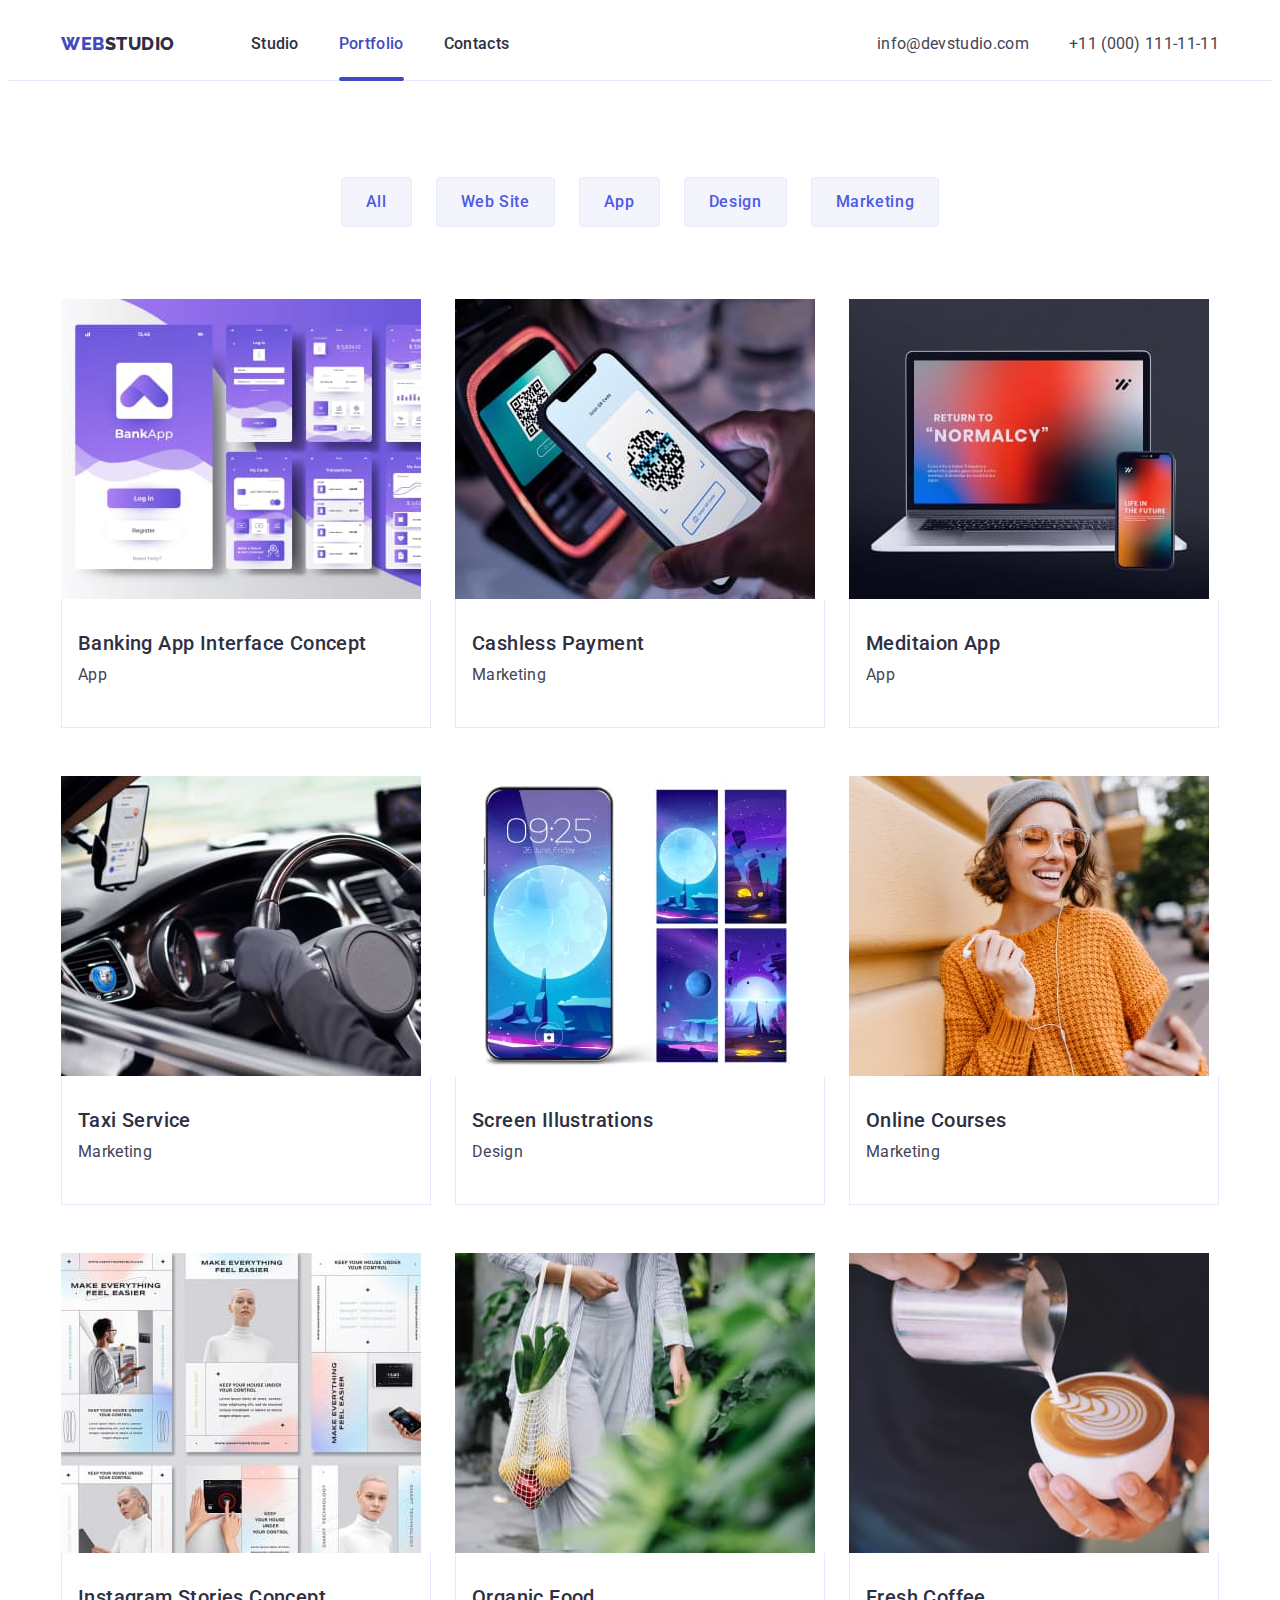
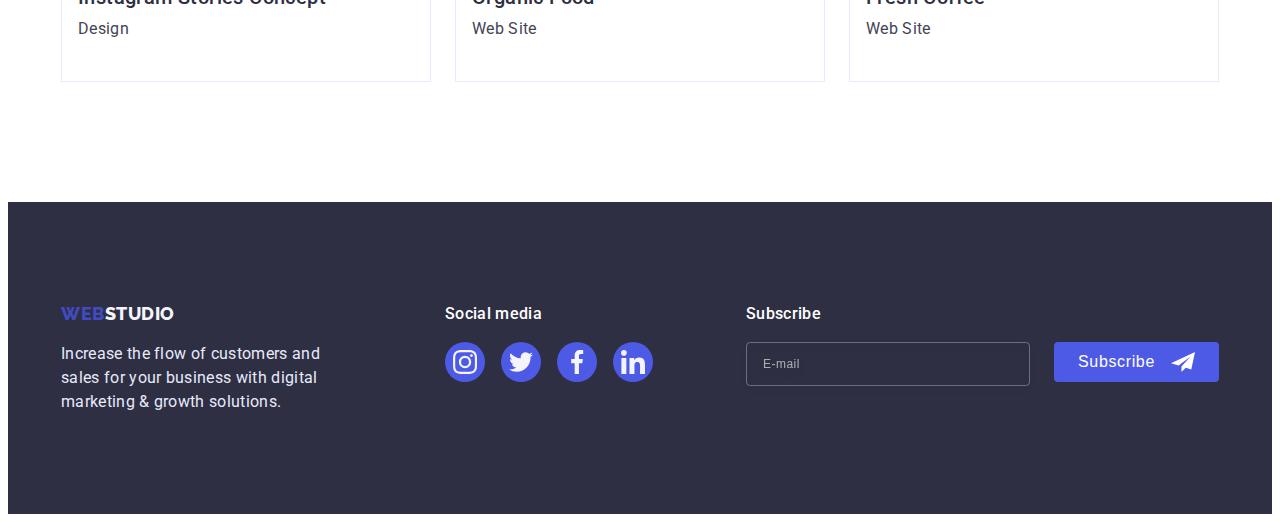
==== portfolio.html @ 99c1e1d3 "Initial commit" ====
<!DOCTYPE html>
<html lang="en">
  <head>
    <meta charset="UTF-8" />
    <meta http-equiv="X-UA-Compatible" content="IE=edge" />
    <meta name="viewport" content="width=device-width, initial-scale=1.0" />
    <title>Web Studio</title>
    <link rel="preconnect" href="https://fonts.googleapis.com" />
    <link rel="preconnect" href="https://fonts.gstatic.com" crossorigin />
    <link
      href="https://fonts.googleapis.com/css2?family=Raleway:wght@800&family=Roboto:wght@400;500;700;900&display=swap"
      rel="stylesheet"
    />
    <link
      rel="stylesheet"
      href="https://cdnjs.cloudflare.com/ajax/libs/modern-normalize/1.1.0/modern-normalize.min.css"
      integrity="sha512-wpPYUAdjBVSE4KJnH1VR1HeZfpl1ub8YT/NKx4PuQ5NmX2tKuGu6U/JRp5y+Y8XG2tV+wKQpNHVUX03MfMFn9Q=="
      crossorigin="anonymous"
      referrerpolicy="no-referrer"
    />
    <link rel="stylesheet" href="./css/styles.css" />
  </head>

  <body>
    <!-- Шапка сторінки -->
    <header class="header">
      <div class="header-container container">
        <nav class="header-nav">
          <!-- Логотип -->
          <a class="header-logo logo link" href="./index.html"
            ><span class="logo-style">Web</span>Studio</a
          >

          <!-- Меню -->
          <ul class="header-menu list">
            <li class="header-menu-item">
              <a class="header-menu-link link" href="./index.html">Studio</a>
            </li>
            <li class="header-menu-item">
              <a class="header-menu-link link current" href="./portfolio.html"
                >Portfolio</a
              >
            </li>
            <li class="header-menu-item">
              <a class="header-menu-link link" href="">Contacts</a>
            </li>
          </ul>
        </nav>

        <!-- Контактна інформація -->
        <address class="header-contacts">
          <ul class="header-contacts-list list">
            <li class="header-contacts-item">
              <a
                class="header-contacts-link link"
                href="mailto:info@devstudio.com"
                >info@devstudio.com</a
              >
            </li>
            <li class="header-contacts-item">
              <a class="header-contacts-link link" href="tel:+110001111111"
                >+11 (000) 111-11-11</a
              >
            </li>
          </ul>
        </address>
      </div>
    </header>

    <!-- Унікальний контенс сторінки -->
    <main>
      <!-- Каталог-->
      <section class="catalog section">
        <div class="catalog-container container">
          <h1 class="catalog-title hidden">Catalog</h1>
          <ul class="catalog-filter list">
            <li class="catalog-filter-item">
              <button class="catalog-filter-btn" type="button">All</button>
            </li>
            <li class="catalog-filter-item">
              <button class="catalog-filter-btn" type="button">Web Site</button>
            </li>
            <li class="catalog-filter-item">
              <button class="catalog-filter-btn" type="button">App</button>
            </li>
            <li class="catalog-filter-item">
              <button class="catalog-filter-btn" type="button">Design</button>
            </li>
            <li class="catalog-filter-item">
              <button class="catalog-filter-btn" type="button">
                Marketing
              </button>
            </li>
          </ul>
          <ul class="catalog-list list">
            <li class="catalog-list-item">
              <a class="catalog-list-link link" href="">
                <div class="overlay-wrapper">
                  <img
                    src="./images/product/product_1.jpg"
                    alt="Banking App Interface Concept"
                    width="360"
                  />
                  <p class="overlay">
                    14 Stylish and User-Friendly App Design Concepts · Task
                    Manager App · Calorie Tracker App · Exotic Fruit Ecommerce
                    App · Cloud Storage App
                  </p>
                </div>
                <div class="catalog-list-text">
                  <h2 class="catalog-list-title list-title">
                    Banking App Interface Concept
                  </h2>
                  <p class="catalog-list-description list-description">App</p>
                </div>
              </a>
            </li>
            <li class="catalog-list-item">
              <a class="catalog-list-link link" href="">
                <div class="overlay-wrapper">
                  <img
                    src="./images/product/product_2.jpg"
                    alt="Cashless Payment"
                    width="360"
                  />
                  <p class="overlay">
                    14 Stylish and User-Friendly App Design Concepts · Task
                    Manager App · Calorie Tracker App · Exotic Fruit Ecommerce
                    App · Cloud Storage App
                  </p>
                </div>
                <div class="catalog-list-text">
                  <h2 class="catalog-list-title list-title">
                    Cashless Payment
                  </h2>
                  <p class="catalog-list-description list-description">
                    Marketing
                  </p>
                </div>
              </a>
            </li>
            <li class="catalog-list-item">
              <a class="catalog-list-link link" href="">
                <div class="overlay-wrapper">
                  <img
                    src="./images/product/product_3.jpg"
                    alt="Meditaion App"
                    width="360"
                  />
                  <p class="overlay">
                    14 Stylish and User-Friendly App Design Concepts · Task
                    Manager App · Calorie Tracker App · Exotic Fruit Ecommerce
                    App · Cloud Storage App
                  </p>
                </div>
                <div class="catalog-list-text">
                  <h2 class="catalog-list-title list-title">Meditaion App</h2>
                  <p class="catalog-list-description list-description">App</p>
                </div>
              </a>
            </li>
            <li class="catalog-list-item">
              <a class="catalog-list-link link" href="">
                <div class="overlay-wrapper">
                  <img
                    src="./images/product/product_4.jpg"
                    alt="Taxi Service"
                    width="360"
                  />
                  <p class="overlay">
                    14 Stylish and User-Friendly App Design Concepts · Task
                    Manager App · Calorie Tracker App · Exotic Fruit Ecommerce
                    App · Cloud Storage App
                  </p>
                </div>
                <div class="catalog-list-text">
                  <h2 class="catalog-list-title list-title">Taxi Service</h2>
                  <p class="catalog-list-description list-description">
                    Marketing
                  </p>
                </div>
              </a>
            </li>
            <li class="catalog-list-item">
              <a class="catalog-list-link link" href="">
                <div class="overlay-wrapper">
                  <img
                    src="./images/product/product_5.jpg"
                    alt="Screen Illustrations"
                    width="360"
                  />
                  <p class="overlay">
                    14 Stylish and User-Friendly App Design Concepts · Task
                    Manager App · Calorie Tracker App · Exotic Fruit Ecommerce
                    App · Cloud Storage App
                  </p>
                </div>
                <div class="catalog-list-text">
                  <h2 class="catalog-list-title list-title">
                    Screen Illustrations
                  </h2>
                  <p class="catalog-list-description list-description">
                    Design
                  </p>
                </div>
              </a>
            </li>
            <li class="catalog-list-item">
              <a class="catalog-list-link link" href="">
                <div class="overlay-wrapper">
                  <img
                    src="./images/product/product_6.jpg"
                    alt="Online Courses"
                    width="360"
                  />
                  <p class="overlay">
                    14 Stylish and User-Friendly App Design Concepts · Task
                    Manager App · Calorie Tracker App · Exotic Fruit Ecommerce
                    App · Cloud Storage App
                  </p>
                </div>
                <div class="catalog-list-text">
                  <h2 class="catalog-list-title list-title">Online Courses</h2>
                  <p class="catalog-list-description list-description">
                    Marketing
                  </p>
                </div>
              </a>
            </li>
            <li class="catalog-list-item">
              <a class="catalog-list-link link" href="">
                <div class="overlay-wrapper">
                  <img
                    src="./images/product/product_7.jpg"
                    alt="Instagram Stories Concept"
                    width="360"
                  />
                  <p class="overlay">
                    14 Stylish and User-Friendly App Design Concepts · Task
                    Manager App · Calorie Tracker App · Exotic Fruit Ecommerce
                    App · Cloud Storage App
                  </p>
                </div>
                <div class="catalog-list-text">
                  <h2 class="catalog-list-title list-title">
                    Instagram Stories Concept
                  </h2>
                  <p class="catalog-list-description list-description">
                    Design
                  </p>
                </div>
              </a>
            </li>
            <li class="catalog-list-item">
              <a class="catalog-list-link link" href="">
                <div class="overlay-wrapper">
                  <img
                    src="./images/product/product_8.jpg"
                    alt="Organic Food"
                    width="360"
                  />
                  <p class="overlay">
                    14 Stylish and User-Friendly App Design Concepts · Task
                    Manager App · Calorie Tracker App · Exotic Fruit Ecommerce
                    App · Cloud Storage App
                  </p>
                </div>
                <div class="catalog-list-text">
                  <h2 class="catalog-list-title list-title">Organic Food</h2>
                  <p class="catalog-list-description list-description">
                    Web Site
                  </p>
                </div>
              </a>
            </li>
            <li class="catalog-list-item">
              <a class="catalog-list-link link" href="">
                <div class="overlay-wrapper">
                  <img
                    src="./images/product/product_9.jpg"
                    alt="Fresh Coffee"
                    width="360"
                  />
                  <p class="overlay">
                    14 Stylish and User-Friendly App Design Concepts · Task
                    Manager App · Calorie Tracker App · Exotic Fruit Ecommerce
                    App · Cloud Storage App
                  </p>
                </div>
                <div class="catalog-list-text">
                  <h2 class="catalog-list-title list-title">Fresh Coffee</h2>
                  <p class="catalog-list-description list-description">
                    Web Site
                  </p>
                </div>
              </a>
            </li>
          </ul>
        </div>
      </section>
    </main>

    <!-- Підвал сторінки -->
    <footer class="footer">
      <div class="footer-container container">
        <div class="footer-about">
          <a class="footer-logo logo link" href="./index.html"
            ><span class="logo-style">Web</span>Studio</a
          >
          <p class="footer-description">
            Increase the flow of customers and sales for your business with
            digital marketing & growth solutions.
          </p>
        </div>
        <div class="footer-soc">
          <p class="footer-soc-title list-title">Social media</p>
          <ul class="footer-soc-list list">
            <li class="footer-soc-item">
              <a href="" class="footer-soc-link link">
                <svg width="24" height="24" class="footer-soc-icon">
                  <use href="./images/icons.svg#icon-instagram"></use>
                </svg>
              </a>
            </li>
            <li class="footer-soc-item">
              <a href="" class="footer-soc-link link">
                <svg width="24" height="24" class="footer-soc-icon">
                  <use href="./images/icons.svg#icon-twitter"></use>
                </svg>
              </a>
            </li>
            <li class="footer-soc-item">
              <a href="" class="footer-soc-link link">
                <svg width="24" height="24" class="footer-soc-icon">
                  <use href="./images/icons.svg#icon-facebook"></use>
                </svg>
              </a>
            </li>
            <li class="footer-soc-item">
              <a href="" class="footer-soc-link link">
                <svg width="24" height="24" class="footer-soc-icon">
                  <use href="./images/icons.svg#icon-linkedin"></use>
                </svg>
              </a>
            </li>
          </ul>
        </div>
        <div class="footer-subscribe">
          <p class="footer-subscribe-title list-title">Subscribe</p>
          <form class="footer-subscribe-form">
            <input
              type="email"
              class="subscribe-input"
              id="subscribe-name"
              name="subscribe-name"
              placeholder="E-mail"
              required
            />
            <button type="submit" class="subscribe-btn">
              Subscribe
              <svg width="24" height="24" class="subscribe-icon">
                <use href="./images/icons.svg#icon-sub"></use>
              </svg>
            </button>
          </form>
        </div>
      </div>
    </footer>
  </body>
</html>
---- css/styles.css ----
:root {
  --accent-color: #404bbf;
  --primary-text: #2e2f42;
  --secondary-text-color: #434455;
  --primary-text-color-light: #ffffff;
  --button-color: #4d5ae5;
  --background-color: #2e2f42;
  --background-color-secondary: #f4f4fd;
  --footer-text-color: #e7e9fc;
  --footer-logo-color: #f4f4fd;
  --footer-accent-color: #31d0aa;
  --customers-logo-color: #8e8f99;
  --modal-beckground: #fcfcfc;
  --modal-check: #757575;
  --animation: 250ms cubic-bezier(0.4, 0, 0.2, 1);
}

/* Скидання маркування списків */
.list {
  list-style: none;
}

/* Скидання підчеркувань посилань */
.link {
  text-decoration: none;
}

body {
  font-family: "Roboto", sans-serif;
  color: var(--primary-text);
}

p,
h1,
h2,
h3,
h4,
h5,
h6 {
  margin: 0;
}

ul {
  padding-left: 0;
  margin: 0;
}

button {
  cursor: pointer;
}

address {
  font-style: normal;
}

img {
  display: block;
}

.hidden {
  position: absolute;
  width: 1px;
  height: 1px;
  margin: -1px;
  border: 0;
  padding: 0;

  white-space: nowrap;
  clip-path: inset(100%);
  clip: rect(0 0 0 0);
  overflow: hidden;
}

/* ================================ COMPONENTS ================================ */
.container {
  width: 1158px;
  padding-left: 15px;
  padding-right: 15px;
  margin: 0 auto;
}

.title {
  font-weight: 700;
  font-size: 36px;
  line-height: 1.11;
  letter-spacing: 0.02em;
  text-transform: capitalize;
}

.list-title {
  color: var(--primary-text);
  font-weight: 500;
  font-size: 20px;
  line-height: 1.2;
  letter-spacing: 0.02em;
  margin-bottom: 8px;
}

.list-description {
  color: var(--secondary-text-color);
  font-size: 16px;
  line-height: 1.5;
  letter-spacing: 0.02em;
  margin-bottom: 8px;
}

.logo {
  font-family: "Raleway", sans-serif;
  font-weight: 800;
  font-size: 18px;
  line-height: 1.33;
  letter-spacing: 0.03em;
  text-transform: uppercase;
}

.logo-style {
  color: var(--accent-color);
}

.section {
  padding-top: 120px;
  padding-bottom: 120px;
}

/* ================================ /COMPONENTS ================================ */

/* ================================== HEADER ================================== */

.header {
  padding-top: 24px;
  padding-bottom: 24px;
  border-bottom: 1px solid var(--footer-text-color);
}

.header-container {
  display: flex;
  justify-content: space-between;
}

.header-nav {
  display: flex;
  align-items: center;
}

.header-menu {
  display: flex;
  gap: 40px;
}

.header-contacts-list {
  display: flex;
  gap: 40px;
}

/* Логотип */
.header-logo {
  margin-right: 76px;
  color: var(--primary-text);
}

/* Головне меню */
.header-menu-link {
  font-weight: 500;
  font-size: 16px;
  line-height: 1.5;
  letter-spacing: 0.02em;
  color: var(--primary-text);
  transition: color var(--animation);
  position: relative;
}

.header-menu-link:hover,
.header-menu-link:focus {
  color: var(--accent-color);
}

.header-menu-link:after {
  content: "";
  position: absolute;
  width: 100%;
  height: 4px;
  left: 0px;
  top: 43px;
  background: var(--accent-color);
  border-radius: 2px;
  opacity: 0;
  transition: opacity var(--animation);
}

.header-menu-link:hover:after,
.header-menu-link:focus:after {
  opacity: 1;
}

/* Контактна інформація */

.header-contacts-link {
  font-style: normal;
  font-size: 16px;
  line-height: 1.5;
  letter-spacing: 0.02em;
  color: var(--secondary-text-color);
  transition: color var(--animation);
}

.header-contacts-link:hover,
.header-contacts-link:focus {
  color: var(--accent-color);
}

.current {
  color: var(--accent-color);
}

.current::after {
  content: "";
  position: absolute;
  width: 100%;
  height: 4px;
  left: 0px;
  top: 43px;
  background: var(--accent-color);
  border-radius: 2px;
  opacity: 1;
}

/* ================================== /HEADER ================================== */

/* ==================================== HERO ==================================== */

.hero-container {
  padding-top: 188px;
  padding-bottom: 188px;
  width: 1440px;
  height: 600px;
  background-color: var(--background-color);
  background-image: linear-gradient(
      rgba(46, 47, 66, 0.7),
      rgba(46, 47, 66, 0.7)
    ),
    url(../images/hero-background.jpg);
  background-repeat: no-repeat;
  background-position: center;
  background-size: cover;
}
/* Заставка */

.hero-title {
  max-width: 496px;
  margin: 0 auto;
  text-align: center;
  font-weight: 700;
  font-size: 56px;
  line-height: 1.07;
  letter-spacing: 0.02em;
  color: var(--primary-text-color-light);
}

.hero-btn {
  display: block;
  margin: 0 auto;
  min-width: 169px;
  height: 56px;
  margin-top: 48px;
  font-family: "Roboto", sans-serif;
  font-weight: 500;
  font-size: 16px;
  line-height: 1.5;
  letter-spacing: 0.04em;
  color: var(--primary-text-color-light);
  background: var(--button-color);
  box-shadow: 0px 4px 4px rgba(0, 0, 0, 0.15);
  border: 0;
  border-radius: 4px;
  cursor: pointer;
  transition: background var(--animation);
}

.hero-btn:hover,
.hero-btn:focus {
  background: var(--accent-color);
}
/* ================================== /HERO ================================== */

/* ================================== ABOUT ================================== */

.about {
  padding-bottom: 60px;
}

.about-list {
  display: flex;
  flex-wrap: wrap;
  gap: 24px;
}

.about-list-item {
  flex-basis: calc((100% - 72px) / 4);
}

.about-box {
  width: 264px;
  height: 112px;
  background: var(--background-color-secondary);
  border-radius: 4px;
  margin-bottom: 8px;
  display: flex;
  justify-content: center;
  align-items: center;
}

/* ================================== /ABOUT ================================== */

/* ================================== WORKS ================================== */

.works {
  padding-top: 60px;
}

.works-list {
  display: flex;
  flex-wrap: wrap;
  gap: 24px;
}

.work-list-item {
  flex-basis: calc((100% - 48px) / 3);
}

.works-title {
  text-align: center;
  margin-bottom: 72px;
}

/* ================================== /WORKS ================================== */

/* ================================== OUR TEAM ================================== */

.team {
  background: var(--background-color-secondary);
}

.team-title {
  text-align: center;
  margin-bottom: 72px;
}

.team-list {
  display: flex;
  flex-wrap: wrap;
  gap: 24px;
}

.team-list-text {
  padding: 32px 16px 32px 16px;
  text-align: center;
}

.team-list-item {
  flex-basis: calc((100% - 72px) / 4);
  background: var(--primary-text-color-light);
  box-shadow: 0px 1px 6px rgba(46, 47, 66, 0.08),
    0px 1px 1px rgba(46, 47, 66, 0.16), 0px 2px 1px rgba(46, 47, 66, 0.08);
  border-radius: 0px 0px 4px 4px;
}

.team-soc-list {
  display: flex;
  justify-content: center;
  gap: 24px;
}

.team-soc-item {
  width: 40px;
  height: 40px;
}

.team-soc-link {
  width: 100%;
  height: 100%;
  border-radius: 50%;
  background-color: var(--button-color);
  display: flex;
  align-items: center;
  justify-content: center;
  transition: background-color var(--animation);
}

.team-soc-icon {
  fill: var(--footer-logo-color);
}

.team-soc-link:hover,
.team-soc-link:focus {
  background-color: var(--accent-color);
}

/* ================================== /OUR TEAM ================================== */

/* ================================== CUSTOMERS ================================== */

.customers-title {
  text-align: center;
  margin-bottom: 72px;
}

.customers-list {
  display: flex;
  flex-wrap: wrap;
  gap: 24px;
}

.customers-list-item {
  width: 168px;
  height: 88px;
  flex-basis: calc((100% - 120px) / 6);
}

.customers-link {
  width: 100%;
  height: 100%;
  border: 1px solid var(--customers-logo-color);
  border-radius: 4px;
  display: flex;
  align-items: center;
  justify-content: center;
  fill: var(--customers-logo-color);
  transition: border var(--animation), fill var(--animation);
}

.customers-link:hover,
.customers-link:focus {
  border: 1px solid var(--accent-color);
  fill: var(--accent-color);
}

/* ================================== CUSTOMERS ================================== */

/* ================================== PORTFOLIO ================================== */

.catalog {
  padding-top: 96px;
}

.catalog-filter-btn {
  font-family: "Roboto", sans-serif;
  font-weight: 500;
  font-size: 16px;
  line-height: 1.5;
  letter-spacing: 0.04em;
  color: var(--button-color);
  background: var(--background-color-secondary);
  border: 1px solid var(--footer-text-color);
  border-radius: 4px;
  cursor: pointer;
  padding: 12px 24px;
  transition: color var(--animation), background var(--animation),
    box-shadow var(--animation), border-radius var(--animation);
}

.catalog-filter-btn:hover,
.catalog-filter-btn:focus {
  color: var(--primary-text-color-light);
  background: var(--accent-color);
  box-shadow: 0px 3px 1px rgba(0, 0, 0, 0.1), 0px 2px 1px rgba(0, 0, 0, 0.08),
    0px 2px 2px rgba(0, 0, 0, 0.12);
  border-radius: 4px;
}

.catalog-filter {
  text-align: center;
  display: flex;
  gap: 24px;
  margin-bottom: 72px;
  justify-content: center;
}

.catalog-list {
  display: flex;
  flex-wrap: wrap;
  gap: 48px 24px;
}

.catalog-list-item {
  flex-basis: calc((100% - 48px) / 3);
}

.catalog-list-text {
  border: 1px solid var(--footer-text-color);
  border-top: none;
  padding: 32px 16px 32px 16px;
}

.catalog-list-link {
  background: var(--primary-text-color-light);
  display: block;
  box-shadow: 0px;
  transition: box-shadow var(--animation);
}

.catalog-list-link:hover,
.catalog-list-link:focus {
  box-shadow: 0px 1px 6px rgba(46, 47, 66, 0.08),
    0px 1px 1px rgba(46, 47, 66, 0.16), 0px 2px 1px rgba(46, 47, 66, 0.08);
}

.overlay-wrapper {
  position: relative;
  overflow: hidden;
}

.overlay {
  position: absolute;
  top: 0;
  left: 0;
  width: 100%;
  height: 100%;
  font-size: 16px;
  line-height: 1.5;
  letter-spacing: 0.02em;
  color: var(--background-color-secondary);
  background: var(--button-color);
  padding: 40px 32px;
  overflow: auto;
  transform: translate(0, 100%);
  transition: transform var(--animation);
}

.catalog-list-link:hover .overlay,
.catalog-list-link:focus .overlay {
  transform: translate(0, 0);
}

/* ================================== /PORTFOLIO================================== */

/* ================================== FOOTER ================================== */
/* Стилі підвалу */
.footer {
  padding-top: 100px;
  padding-bottom: 100px;
  background: var(--background-color);
}

.footer-container {
  display: flex;
}

.footer-logo {
  color: var(--footer-logo-color);
}

.footer-description {
  margin-top: 16px;
  max-width: 264px;
  font-size: 16px;
  line-height: 1.5;
  letter-spacing: 0.02em;
  color: var(--footer-text-color);
}

.footer-soc {
  margin-left: 120px;
}

.footer-soc-title {
  font-size: 16px;
  line-height: 1.5;
  color: var(--primary-text-color-light);
  margin-bottom: 16px;
}

.footer-soc-list {
  display: flex;
  flex-wrap: wrap;
  gap: 16px;
}

.footer-soc-item {
  width: 40px;
  height: 40px;
}

.footer-soc-link {
  width: 100%;
  height: 100%;
  border-radius: 50%;
  background-color: var(--button-color);
  display: flex;
  align-items: center;
  justify-content: center;
  transition: background-color var(--animation);
}

.footer-soc-icon {
  fill: var(--footer-logo-color);
}

.footer-soc-link:hover,
.footer-soc-link:focus {
  background-color: var(--footer-accent-color);
}

.footer-subscribe {
  margin-left: auto;
}

.footer-subscribe-title {
  font-size: 16px;
  line-height: 1.5;
  color: var(--primary-text-color-light);
  margin-bottom: 16px;
}

.footer-subscribe-form {
  display: flex;
}

.subscribe-input {
  width: 264px;
  height: 40px;
  border: 1px solid rgba(255, 255, 255, 0.3);
  filter: drop-shadow(0px 4px 4px rgba(0, 0, 0, 0.15));
  border-radius: 4px;
  background: transparent;
  padding-left: 16px;
  color: var(--primary-text-color-light);
  font-size: 12px;
  line-height: 2px;
  letter-spacing: 0.04em;
  outline: transparent;
  transition: border-color var(--animation);
}

.subscribe-input:hover,
.subscribe-input:focus {
  border-color: var(--primary-text-color-light);
}

.subscribe-input::placeholder {
  color: rgba(255, 255, 255, 0.6);
}

.subscribe-btn {
  width: 165px;
  height: 40px;
  font-weight: 500;
  font-size: 16px;
  line-height: 1.5;
  letter-spacing: 0.04em;
  color: var(--primary-text-color-light);
  background: var(--button-color);
  border: none;
  border-radius: 4px;
  display: flex;
  align-items: center;
  justify-content: center;
  padding: 8px 24px;
  gap: 16px;
  cursor: pointer;
  transition: background var(--animation);
  margin-left: 24px;
}

.subscribe-btn:hover,
.subscribe-btn:focus {
  background: var(--accent-color);
}

.subscribe-icon {
  fill: var(--primary-text-color-light);
}

/* ================================== /FOOTER ================================== */

/* ================================== MODAL ================================== */
.backdrop {
  position: fixed;
  top: 0;
  width: 100%;
  height: 100%;
  background: rgba(46, 47, 66, 0.4);
  transition: opacity 300ms linear, visibility 300ms linear;
}

.modal {
  width: 408px;
  min-height: 576px;
  background: var(--modal-beckground);
  box-shadow: 0px 1px 1px rgba(0, 0, 0, 0.14), 0px 1px 3px rgba(0, 0, 0, 0.12),
    0px 2px 1px rgba(0, 0, 0, 0.2);
  border-radius: 4px;
  position: absolute;
  top: 50%;
  left: 50%;
  transform: translate(-50%, -50%) scale(1) rotate(360deg);
  transition: transform 300ms linear;
  padding: 24px;
}

.backdrop.is-hidden .modal {
  transform: translate(-50%, -50%) scale(0) rotate(0deg);
}

.modal-close-button {
  width: 24px;
  height: 24px;
  background: var(--footer-text-color);
  border: 1px solid rgba(0, 0, 0, 0.1);
  border-radius: 50%;
  display: flex;
  align-items: center;
  justify-content: center;
  margin-left: auto;
  margin-bottom: 24px;
  fill: var(--background-color);
  transition: background var(--animation), fill var(--animation);
}

.modal-close-button:hover,
.modal-close-button:focus {
  background: var(--accent-color);
  fill: var(--primary-text-color-light);
}

.is-hidden {
  opacity: 0;
  visibility: hidden;
  pointer-events: 0;
}

.no-scroll {
  overflow: hidden;
}

.modal-title {
  font-weight: 500;
  font-size: 16px;
  line-height: 1.5;
  text-align: center;
  letter-spacing: 0.02em;
  color: var(--primary-text);
  margin-bottom: 16px;
}

.modal-form {
  display: flex;
  flex-direction: column;
}

.input-wrap {
  margin-bottom: 8px;
  position: relative;
}

.modal-input {
  width: 100%;
  height: 40px;
  border: 1px solid rgba(33, 33, 33, 0.2);
  border-radius: 4px;
  padding-left: 38px;
  font-size: 12px;
  line-height: 1.17;
  letter-spacing: 0.04em;
  outline: transparent;
  transition: border-color var(--animation), fill var(--animation);
}

.modal-input-icon {
  position: absolute;
  left: 16px;
  top: 50%;
  transform: translateY(-50%);
  fill: var(--background-color);
  transition: fill var(--animation);
}

.modal-input:hover,
.modal-input:focus {
  border-color: var(--button-color);
}

.modal-input:hover + .modal-input-icon,
.modal-input:focus + .modal-input-icon {
  fill: var(--button-color);
}

.modal-name-label {
  font-size: 12px;
  line-height: 1.17;
  letter-spacing: 0.04em;
  color: var(--customers-logo-color);
  margin-bottom: 4px;
}
.modal-textarea {
  width: 100%;
  height: 120px;
  border: 1px solid rgba(33, 33, 33, 0.2);
  border-radius: 4px;
  resize: none;
  margin-bottom: 16px;
  font-size: 12px;
  line-height: 1.17;
  letter-spacing: 0.04em;
  padding: 8px 16px;
  outline: transparent;
  transition: border-color var(--animation);
}

.modal-textarea::placeholder {
  color: rgba(117, 117, 117, 0.5);
}

.modal-textarea:hover,
.modal-textarea:focus {
  border-color: var(--button-color);
}

.modal-check-label {
  font-size: 12px;
  line-height: 1.17;
  letter-spacing: 0.04em;
  color: var(--modal-check);
  display: flex;
  align-items: center;
}

.modal-check-label span {
  width: 16px;
  height: 16px;
  border: 1px solid rgba(46, 47, 66, 0.4);
  border-radius: 2px;
  display: flex;
  align-items: center;
  justify-content: center;
  fill: transparent;
  margin-right: 8px;
}

.modal-privacy:checked + .modal-check-label span {
  background: var(--accent-color);
  border: 1px solid var(--accent-color);
  border-radius: 2px;
  background-image: url(../images/check.svg);
  background-repeat: no-repeat;
  background-position: center;
  fill: var(--footer-logo-color);
}

.privacy-link {
  margin-left: 4px;
  text-decoration: underline;
  color: var(--button-color);
}

/* .modal-privacy:checked + .modal-check-label::before {
  background: var(--accent-color);
  border: 1px solid var(--accent-color);
  border-radius: 2px;
  background-image: url(../images/check.svg);
  background-repeat: no-repeat;
  background-position: center;
} */

/* .modal-check-label::before {
  content: "";
  width: 16px;
  height: 16px;
  border: 1px solid rgba(46, 47, 66, 0.4);
  border-radius: 2px;
  display: block;
} */

.modal-btn {
  display: block;
  margin: 0 auto;
  min-width: 169px;
  height: 56px;
  margin-top: 24px;
  font-family: "Roboto", sans-serif;
  font-weight: 500;
  font-size: 16px;
  line-height: 1.5;
  letter-spacing: 0.04em;
  color: var(--primary-text-color-light);
  background: var(--button-color);
  box-shadow: 0px 4px 4px rgba(0, 0, 0, 0.15);
  border: 0;
  border-radius: 4px;
  cursor: pointer;
  transition: background var(--animation);
}

.modal-btn:hover,
.modal-btn:focus {
  background: var(--accent-color);
}
/* ================================== /MODAL ================================== */
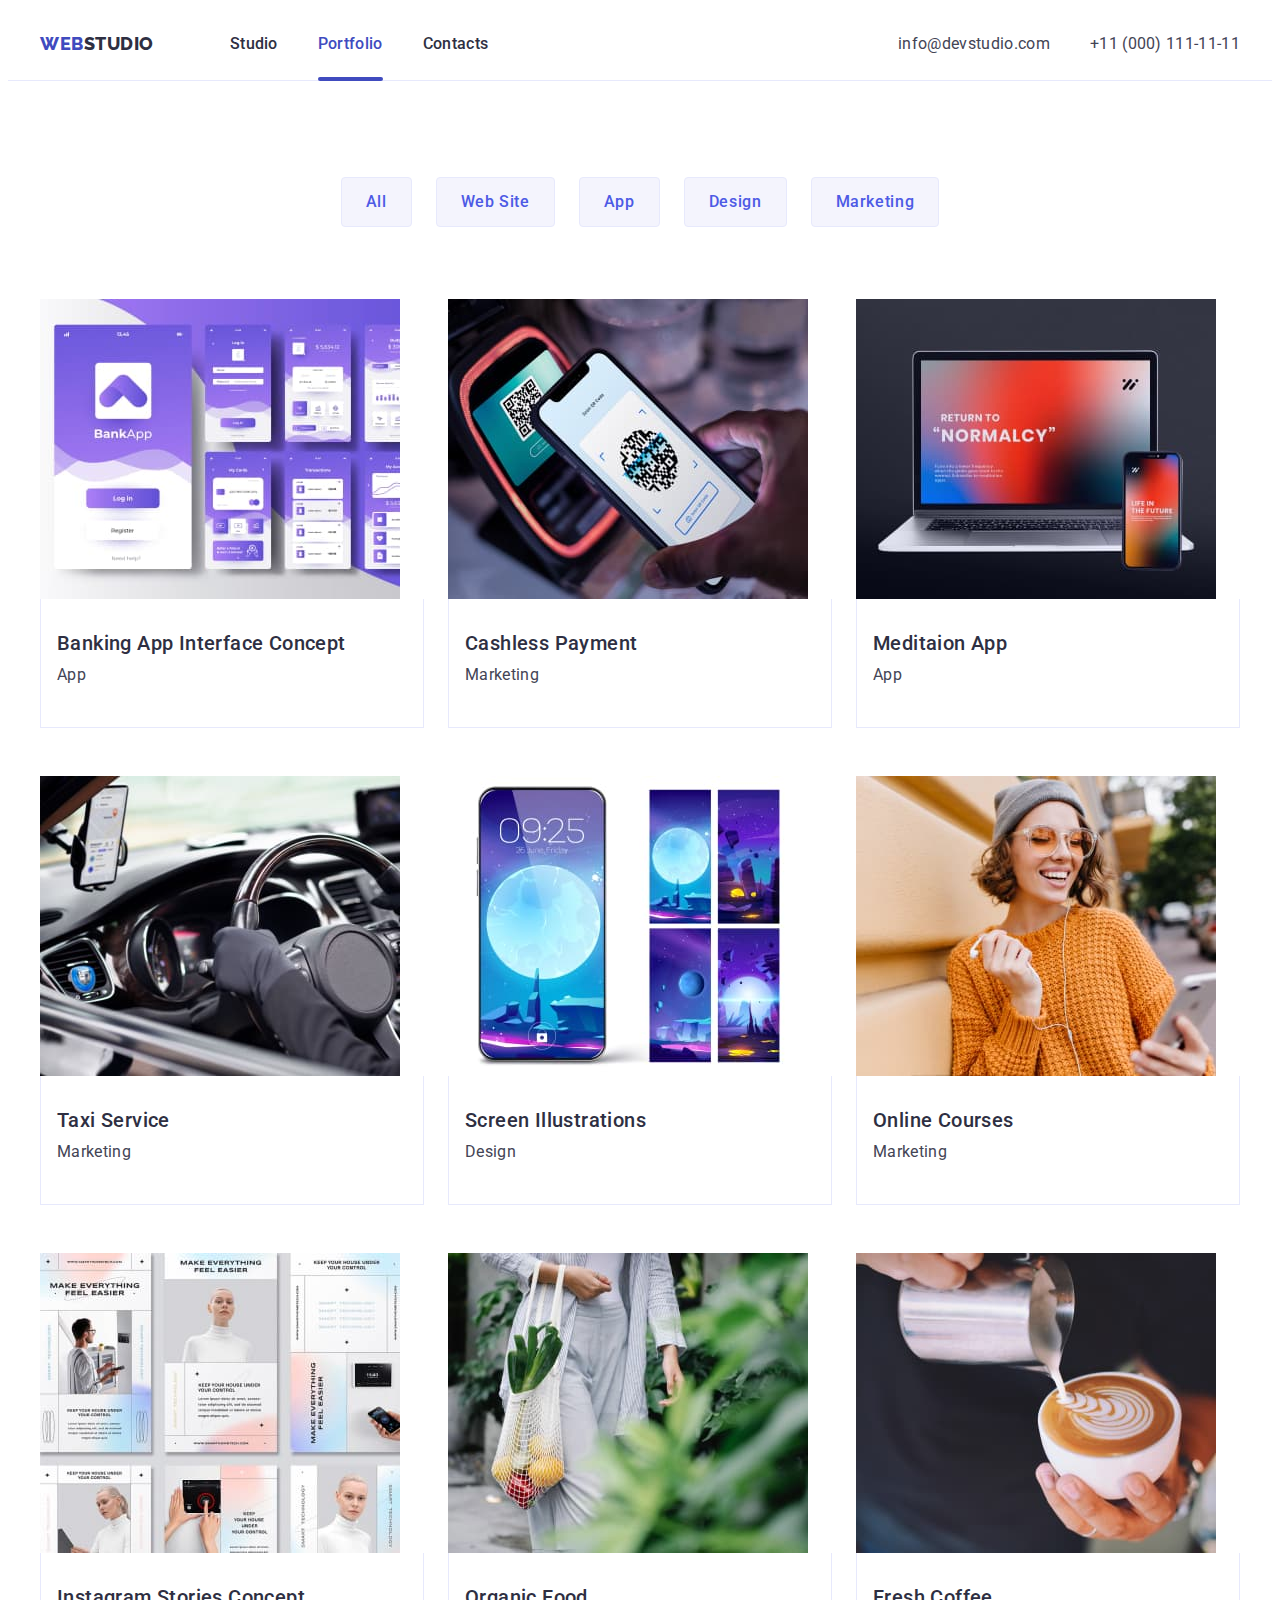
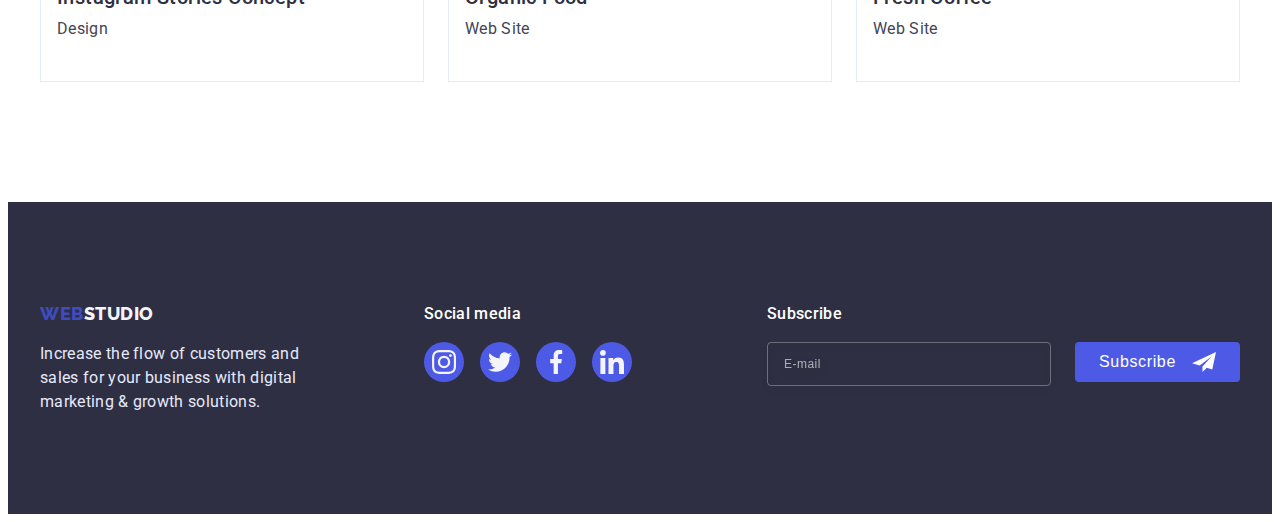
==== commit 8bc38b40: "hw7.4" ====
--- a/portfolio.html
+++ b/portfolio.html
@@ -19,6 +19,9 @@
       referrerpolicy="no-referrer"
     />
     <link rel="stylesheet" href="./css/styles.css" />
+    <link rel="stylesheet" href="./css/mobile.css" />
+    <link rel="stylesheet" href="./css/tablet.css" />
+    <link rel="stylesheet" href="./css/desktop.css" />
   </head>
 
   <body>
--- a/css/styles.css
+++ b/css/styles.css
@@ -1,16 +1,16 @@
 :root {
-  --accent-color: #404bbf;
-  --primary-text: #2e2f42;
-  --secondary-text-color: #434455;
-  --primary-text-color-light: #ffffff;
-  --button-color: #4d5ae5;
-  --background-color: #2e2f42;
-  --background-color-secondary: #f4f4fd;
-  --footer-text-color: #e7e9fc;
-  --footer-logo-color: #f4f4fd;
-  --footer-accent-color: #31d0aa;
-  --customers-logo-color: #8e8f99;
-  --modal-beckground: #fcfcfc;
+  --primary-brand: #4d5ae5;
+  --pressed-state: #404bbf;
+  --dark: #2e2f42;
+  --success: #31d0aa;
+  --text: #434455;
+  --subtl-text: #8e8f99;
+  --accent: #e7e9fc;
+  --light: #f4f4fd;
+  --modal-overlay: #2e2f42;
+  --hero-background: #2e2f42;
+  --white-background: #ffffff;
+  --modal-background: #fcfcfc;
   --modal-check: #757575;
   --animation: 250ms cubic-bezier(0.4, 0, 0.2, 1);
 }
@@ -27,7 +27,7 @@
 
 body {
   font-family: "Roboto", sans-serif;
-  color: var(--primary-text);
+  color: var(--dark);
 }
 
 p,
@@ -64,834 +64,8 @@
   margin: -1px;
   border: 0;
   padding: 0;
-
   white-space: nowrap;
   clip-path: inset(100%);
   clip: rect(0 0 0 0);
   overflow: hidden;
 }
-
-/* ================================ COMPONENTS ================================ */
-.container {
-  width: 1158px;
-  padding-left: 15px;
-  padding-right: 15px;
-  margin: 0 auto;
-}
-
-.title {
-  font-weight: 700;
-  font-size: 36px;
-  line-height: 1.11;
-  letter-spacing: 0.02em;
-  text-transform: capitalize;
-}
-
-.list-title {
-  color: var(--primary-text);
-  font-weight: 500;
-  font-size: 20px;
-  line-height: 1.2;
-  letter-spacing: 0.02em;
-  margin-bottom: 8px;
-}
-
-.list-description {
-  color: var(--secondary-text-color);
-  font-size: 16px;
-  line-height: 1.5;
-  letter-spacing: 0.02em;
-  margin-bottom: 8px;
-}
-
-.logo {
-  font-family: "Raleway", sans-serif;
-  font-weight: 800;
-  font-size: 18px;
-  line-height: 1.33;
-  letter-spacing: 0.03em;
-  text-transform: uppercase;
-}
-
-.logo-style {
-  color: var(--accent-color);
-}
-
-.section {
-  padding-top: 120px;
-  padding-bottom: 120px;
-}
-
-/* ================================ /COMPONENTS ================================ */
-
-/* ================================== HEADER ================================== */
-
-.header {
-  padding-top: 24px;
-  padding-bottom: 24px;
-  border-bottom: 1px solid var(--footer-text-color);
-}
-
-.header-container {
-  display: flex;
-  justify-content: space-between;
-}
-
-.header-nav {
-  display: flex;
-  align-items: center;
-}
-
-.header-menu {
-  display: flex;
-  gap: 40px;
-}
-
-.header-contacts-list {
-  display: flex;
-  gap: 40px;
-}
-
-/* Логотип */
-.header-logo {
-  margin-right: 76px;
-  color: var(--primary-text);
-}
-
-/* Головне меню */
-.header-menu-link {
-  font-weight: 500;
-  font-size: 16px;
-  line-height: 1.5;
-  letter-spacing: 0.02em;
-  color: var(--primary-text);
-  transition: color var(--animation);
-  position: relative;
-}
-
-.header-menu-link:hover,
-.header-menu-link:focus {
-  color: var(--accent-color);
-}
-
-.header-menu-link:after {
-  content: "";
-  position: absolute;
-  width: 100%;
-  height: 4px;
-  left: 0px;
-  top: 43px;
-  background: var(--accent-color);
-  border-radius: 2px;
-  opacity: 0;
-  transition: opacity var(--animation);
-}
-
-.header-menu-link:hover:after,
-.header-menu-link:focus:after {
-  opacity: 1;
-}
-
-/* Контактна інформація */
-
-.header-contacts-link {
-  font-style: normal;
-  font-size: 16px;
-  line-height: 1.5;
-  letter-spacing: 0.02em;
-  color: var(--secondary-text-color);
-  transition: color var(--animation);
-}
-
-.header-contacts-link:hover,
-.header-contacts-link:focus {
-  color: var(--accent-color);
-}
-
-.current {
-  color: var(--accent-color);
-}
-
-.current::after {
-  content: "";
-  position: absolute;
-  width: 100%;
-  height: 4px;
-  left: 0px;
-  top: 43px;
-  background: var(--accent-color);
-  border-radius: 2px;
-  opacity: 1;
-}
-
-/* ================================== /HEADER ================================== */
-
-/* ==================================== HERO ==================================== */
-
-.hero-container {
-  padding-top: 188px;
-  padding-bottom: 188px;
-  width: 1440px;
-  height: 600px;
-  background-color: var(--background-color);
-  background-image: linear-gradient(
-      rgba(46, 47, 66, 0.7),
-      rgba(46, 47, 66, 0.7)
-    ),
-    url(../images/hero-background.jpg);
-  background-repeat: no-repeat;
-  background-position: center;
-  background-size: cover;
-}
-/* Заставка */
-
-.hero-title {
-  max-width: 496px;
-  margin: 0 auto;
-  text-align: center;
-  font-weight: 700;
-  font-size: 56px;
-  line-height: 1.07;
-  letter-spacing: 0.02em;
-  color: var(--primary-text-color-light);
-}
-
-.hero-btn {
-  display: block;
-  margin: 0 auto;
-  min-width: 169px;
-  height: 56px;
-  margin-top: 48px;
-  font-family: "Roboto", sans-serif;
-  font-weight: 500;
-  font-size: 16px;
-  line-height: 1.5;
-  letter-spacing: 0.04em;
-  color: var(--primary-text-color-light);
-  background: var(--button-color);
-  box-shadow: 0px 4px 4px rgba(0, 0, 0, 0.15);
-  border: 0;
-  border-radius: 4px;
-  cursor: pointer;
-  transition: background var(--animation);
-}
-
-.hero-btn:hover,
-.hero-btn:focus {
-  background: var(--accent-color);
-}
-/* ================================== /HERO ================================== */
-
-/* ================================== ABOUT ================================== */
-
-.about {
-  padding-bottom: 60px;
-}
-
-.about-list {
-  display: flex;
-  flex-wrap: wrap;
-  gap: 24px;
-}
-
-.about-list-item {
-  flex-basis: calc((100% - 72px) / 4);
-}
-
-.about-box {
-  width: 264px;
-  height: 112px;
-  background: var(--background-color-secondary);
-  border-radius: 4px;
-  margin-bottom: 8px;
-  display: flex;
-  justify-content: center;
-  align-items: center;
-}
-
-/* ================================== /ABOUT ================================== */
-
-/* ================================== WORKS ================================== */
-
-.works {
-  padding-top: 60px;
-}
-
-.works-list {
-  display: flex;
-  flex-wrap: wrap;
-  gap: 24px;
-}
-
-.work-list-item {
-  flex-basis: calc((100% - 48px) / 3);
-}
-
-.works-title {
-  text-align: center;
-  margin-bottom: 72px;
-}
-
-/* ================================== /WORKS ================================== */
-
-/* ================================== OUR TEAM ================================== */
-
-.team {
-  background: var(--background-color-secondary);
-}
-
-.team-title {
-  text-align: center;
-  margin-bottom: 72px;
-}
-
-.team-list {
-  display: flex;
-  flex-wrap: wrap;
-  gap: 24px;
-}
-
-.team-list-text {
-  padding: 32px 16px 32px 16px;
-  text-align: center;
-}
-
-.team-list-item {
-  flex-basis: calc((100% - 72px) / 4);
-  background: var(--primary-text-color-light);
-  box-shadow: 0px 1px 6px rgba(46, 47, 66, 0.08),
-    0px 1px 1px rgba(46, 47, 66, 0.16), 0px 2px 1px rgba(46, 47, 66, 0.08);
-  border-radius: 0px 0px 4px 4px;
-}
-
-.team-soc-list {
-  display: flex;
-  justify-content: center;
-  gap: 24px;
-}
-
-.team-soc-item {
-  width: 40px;
-  height: 40px;
-}
-
-.team-soc-link {
-  width: 100%;
-  height: 100%;
-  border-radius: 50%;
-  background-color: var(--button-color);
-  display: flex;
-  align-items: center;
-  justify-content: center;
-  transition: background-color var(--animation);
-}
-
-.team-soc-icon {
-  fill: var(--footer-logo-color);
-}
-
-.team-soc-link:hover,
-.team-soc-link:focus {
-  background-color: var(--accent-color);
-}
-
-/* ================================== /OUR TEAM ================================== */
-
-/* ================================== CUSTOMERS ================================== */
-
-.customers-title {
-  text-align: center;
-  margin-bottom: 72px;
-}
-
-.customers-list {
-  display: flex;
-  flex-wrap: wrap;
-  gap: 24px;
-}
-
-.customers-list-item {
-  width: 168px;
-  height: 88px;
-  flex-basis: calc((100% - 120px) / 6);
-}
-
-.customers-link {
-  width: 100%;
-  height: 100%;
-  border: 1px solid var(--customers-logo-color);
-  border-radius: 4px;
-  display: flex;
-  align-items: center;
-  justify-content: center;
-  fill: var(--customers-logo-color);
-  transition: border var(--animation), fill var(--animation);
-}
-
-.customers-link:hover,
-.customers-link:focus {
-  border: 1px solid var(--accent-color);
-  fill: var(--accent-color);
-}
-
-/* ================================== CUSTOMERS ================================== */
-
-/* ================================== PORTFOLIO ================================== */
-
-.catalog {
-  padding-top: 96px;
-}
-
-.catalog-filter-btn {
-  font-family: "Roboto", sans-serif;
-  font-weight: 500;
-  font-size: 16px;
-  line-height: 1.5;
-  letter-spacing: 0.04em;
-  color: var(--button-color);
-  background: var(--background-color-secondary);
-  border: 1px solid var(--footer-text-color);
-  border-radius: 4px;
-  cursor: pointer;
-  padding: 12px 24px;
-  transition: color var(--animation), background var(--animation),
-    box-shadow var(--animation), border-radius var(--animation);
-}
-
-.catalog-filter-btn:hover,
-.catalog-filter-btn:focus {
-  color: var(--primary-text-color-light);
-  background: var(--accent-color);
-  box-shadow: 0px 3px 1px rgba(0, 0, 0, 0.1), 0px 2px 1px rgba(0, 0, 0, 0.08),
-    0px 2px 2px rgba(0, 0, 0, 0.12);
-  border-radius: 4px;
-}
-
-.catalog-filter {
-  text-align: center;
-  display: flex;
-  gap: 24px;
-  margin-bottom: 72px;
-  justify-content: center;
-}
-
-.catalog-list {
-  display: flex;
-  flex-wrap: wrap;
-  gap: 48px 24px;
-}
-
-.catalog-list-item {
-  flex-basis: calc((100% - 48px) / 3);
-}
-
-.catalog-list-text {
-  border: 1px solid var(--footer-text-color);
-  border-top: none;
-  padding: 32px 16px 32px 16px;
-}
-
-.catalog-list-link {
-  background: var(--primary-text-color-light);
-  display: block;
-  box-shadow: 0px;
-  transition: box-shadow var(--animation);
-}
-
-.catalog-list-link:hover,
-.catalog-list-link:focus {
-  box-shadow: 0px 1px 6px rgba(46, 47, 66, 0.08),
-    0px 1px 1px rgba(46, 47, 66, 0.16), 0px 2px 1px rgba(46, 47, 66, 0.08);
-}
-
-.overlay-wrapper {
-  position: relative;
-  overflow: hidden;
-}
-
-.overlay {
-  position: absolute;
-  top: 0;
-  left: 0;
-  width: 100%;
-  height: 100%;
-  font-size: 16px;
-  line-height: 1.5;
-  letter-spacing: 0.02em;
-  color: var(--background-color-secondary);
-  background: var(--button-color);
-  padding: 40px 32px;
-  overflow: auto;
-  transform: translate(0, 100%);
-  transition: transform var(--animation);
-}
-
-.catalog-list-link:hover .overlay,
-.catalog-list-link:focus .overlay {
-  transform: translate(0, 0);
-}
-
-/* ================================== /PORTFOLIO================================== */
-
-/* ================================== FOOTER ================================== */
-/* Стилі підвалу */
-.footer {
-  padding-top: 100px;
-  padding-bottom: 100px;
-  background: var(--background-color);
-}
-
-.footer-container {
-  display: flex;
-}
-
-.footer-logo {
-  color: var(--footer-logo-color);
-}
-
-.footer-description {
-  margin-top: 16px;
-  max-width: 264px;
-  font-size: 16px;
-  line-height: 1.5;
-  letter-spacing: 0.02em;
-  color: var(--footer-text-color);
-}
-
-.footer-soc {
-  margin-left: 120px;
-}
-
-.footer-soc-title {
-  font-size: 16px;
-  line-height: 1.5;
-  color: var(--primary-text-color-light);
-  margin-bottom: 16px;
-}
-
-.footer-soc-list {
-  display: flex;
-  flex-wrap: wrap;
-  gap: 16px;
-}
-
-.footer-soc-item {
-  width: 40px;
-  height: 40px;
-}
-
-.footer-soc-link {
-  width: 100%;
-  height: 100%;
-  border-radius: 50%;
-  background-color: var(--button-color);
-  display: flex;
-  align-items: center;
-  justify-content: center;
-  transition: background-color var(--animation);
-}
-
-.footer-soc-icon {
-  fill: var(--footer-logo-color);
-}
-
-.footer-soc-link:hover,
-.footer-soc-link:focus {
-  background-color: var(--footer-accent-color);
-}
-
-.footer-subscribe {
-  margin-left: auto;
-}
-
-.footer-subscribe-title {
-  font-size: 16px;
-  line-height: 1.5;
-  color: var(--primary-text-color-light);
-  margin-bottom: 16px;
-}
-
-.footer-subscribe-form {
-  display: flex;
-}
-
-.subscribe-input {
-  width: 264px;
-  height: 40px;
-  border: 1px solid rgba(255, 255, 255, 0.3);
-  filter: drop-shadow(0px 4px 4px rgba(0, 0, 0, 0.15));
-  border-radius: 4px;
-  background: transparent;
-  padding-left: 16px;
-  color: var(--primary-text-color-light);
-  font-size: 12px;
-  line-height: 2px;
-  letter-spacing: 0.04em;
-  outline: transparent;
-  transition: border-color var(--animation);
-}
-
-.subscribe-input:hover,
-.subscribe-input:focus {
-  border-color: var(--primary-text-color-light);
-}
-
-.subscribe-input::placeholder {
-  color: rgba(255, 255, 255, 0.6);
-}
-
-.subscribe-btn {
-  width: 165px;
-  height: 40px;
-  font-weight: 500;
-  font-size: 16px;
-  line-height: 1.5;
-  letter-spacing: 0.04em;
-  color: var(--primary-text-color-light);
-  background: var(--button-color);
-  border: none;
-  border-radius: 4px;
-  display: flex;
-  align-items: center;
-  justify-content: center;
-  padding: 8px 24px;
-  gap: 16px;
-  cursor: pointer;
-  transition: background var(--animation);
-  margin-left: 24px;
-}
-
-.subscribe-btn:hover,
-.subscribe-btn:focus {
-  background: var(--accent-color);
-}
-
-.subscribe-icon {
-  fill: var(--primary-text-color-light);
-}
-
-/* ================================== /FOOTER ================================== */
-
-/* ================================== MODAL ================================== */
-.backdrop {
-  position: fixed;
-  top: 0;
-  width: 100%;
-  height: 100%;
-  background: rgba(46, 47, 66, 0.4);
-  transition: opacity 300ms linear, visibility 300ms linear;
-}
-
-.modal {
-  width: 408px;
-  min-height: 576px;
-  background: var(--modal-beckground);
-  box-shadow: 0px 1px 1px rgba(0, 0, 0, 0.14), 0px 1px 3px rgba(0, 0, 0, 0.12),
-    0px 2px 1px rgba(0, 0, 0, 0.2);
-  border-radius: 4px;
-  position: absolute;
-  top: 50%;
-  left: 50%;
-  transform: translate(-50%, -50%) scale(1) rotate(360deg);
-  transition: transform 300ms linear;
-  padding: 24px;
-}
-
-.backdrop.is-hidden .modal {
-  transform: translate(-50%, -50%) scale(0) rotate(0deg);
-}
-
-.modal-close-button {
-  width: 24px;
-  height: 24px;
-  background: var(--footer-text-color);
-  border: 1px solid rgba(0, 0, 0, 0.1);
-  border-radius: 50%;
-  display: flex;
-  align-items: center;
-  justify-content: center;
-  margin-left: auto;
-  margin-bottom: 24px;
-  fill: var(--background-color);
-  transition: background var(--animation), fill var(--animation);
-}
-
-.modal-close-button:hover,
-.modal-close-button:focus {
-  background: var(--accent-color);
-  fill: var(--primary-text-color-light);
-}
-
-.is-hidden {
-  opacity: 0;
-  visibility: hidden;
-  pointer-events: 0;
-}
-
-.no-scroll {
-  overflow: hidden;
-}
-
-.modal-title {
-  font-weight: 500;
-  font-size: 16px;
-  line-height: 1.5;
-  text-align: center;
-  letter-spacing: 0.02em;
-  color: var(--primary-text);
-  margin-bottom: 16px;
-}
-
-.modal-form {
-  display: flex;
-  flex-direction: column;
-}
-
-.input-wrap {
-  margin-bottom: 8px;
-  position: relative;
-}
-
-.modal-input {
-  width: 100%;
-  height: 40px;
-  border: 1px solid rgba(33, 33, 33, 0.2);
-  border-radius: 4px;
-  padding-left: 38px;
-  font-size: 12px;
-  line-height: 1.17;
-  letter-spacing: 0.04em;
-  outline: transparent;
-  transition: border-color var(--animation), fill var(--animation);
-}
-
-.modal-input-icon {
-  position: absolute;
-  left: 16px;
-  top: 50%;
-  transform: translateY(-50%);
-  fill: var(--background-color);
-  transition: fill var(--animation);
-}
-
-.modal-input:hover,
-.modal-input:focus {
-  border-color: var(--button-color);
-}
-
-.modal-input:hover + .modal-input-icon,
-.modal-input:focus + .modal-input-icon {
-  fill: var(--button-color);
-}
-
-.modal-name-label {
-  font-size: 12px;
-  line-height: 1.17;
-  letter-spacing: 0.04em;
-  color: var(--customers-logo-color);
-  margin-bottom: 4px;
-}
-.modal-textarea {
-  width: 100%;
-  height: 120px;
-  border: 1px solid rgba(33, 33, 33, 0.2);
-  border-radius: 4px;
-  resize: none;
-  margin-bottom: 16px;
-  font-size: 12px;
-  line-height: 1.17;
-  letter-spacing: 0.04em;
-  padding: 8px 16px;
-  outline: transparent;
-  transition: border-color var(--animation);
-}
-
-.modal-textarea::placeholder {
-  color: rgba(117, 117, 117, 0.5);
-}
-
-.modal-textarea:hover,
-.modal-textarea:focus {
-  border-color: var(--button-color);
-}
-
-.modal-check-label {
-  font-size: 12px;
-  line-height: 1.17;
-  letter-spacing: 0.04em;
-  color: var(--modal-check);
-  display: flex;
-  align-items: center;
-}
-
-.modal-check-label span {
-  width: 16px;
-  height: 16px;
-  border: 1px solid rgba(46, 47, 66, 0.4);
-  border-radius: 2px;
-  display: flex;
-  align-items: center;
-  justify-content: center;
-  fill: transparent;
-  margin-right: 8px;
-}
-
-.modal-privacy:checked + .modal-check-label span {
-  background: var(--accent-color);
-  border: 1px solid var(--accent-color);
-  border-radius: 2px;
-  background-image: url(../images/check.svg);
-  background-repeat: no-repeat;
-  background-position: center;
-  fill: var(--footer-logo-color);
-}
-
-.privacy-link {
-  margin-left: 4px;
-  text-decoration: underline;
-  color: var(--button-color);
-}
-
-/* .modal-privacy:checked + .modal-check-label::before {
-  background: var(--accent-color);
-  border: 1px solid var(--accent-color);
-  border-radius: 2px;
-  background-image: url(../images/check.svg);
-  background-repeat: no-repeat;
-  background-position: center;
-} */
-
-/* .modal-check-label::before {
-  content: "";
-  width: 16px;
-  height: 16px;
-  border: 1px solid rgba(46, 47, 66, 0.4);
-  border-radius: 2px;
-  display: block;
-} */
-
-.modal-btn {
-  display: block;
-  margin: 0 auto;
-  min-width: 169px;
-  height: 56px;
-  margin-top: 24px;
-  font-family: "Roboto", sans-serif;
-  font-weight: 500;
-  font-size: 16px;
-  line-height: 1.5;
-  letter-spacing: 0.04em;
-  color: var(--primary-text-color-light);
-  background: var(--button-color);
-  box-shadow: 0px 4px 4px rgba(0, 0, 0, 0.15);
-  border: 0;
-  border-radius: 4px;
-  cursor: pointer;
-  transition: background var(--animation);
-}
-
-.modal-btn:hover,
-.modal-btn:focus {
-  background: var(--accent-color);
-}
-/* ================================== /MODAL ================================== */
--- a/css/mobile.css
+++ b/css/mobile.css
@@ -0,0 +1,836 @@
+/* ================================ COMPONENTS ================================ */
+.container {
+  width: 1158px;
+  padding-left: 15px;
+  padding-right: 15px;
+  margin: 0 auto;
+}
+
+.title {
+  font-weight: 700;
+  font-size: 36px;
+  line-height: 1.11;
+  letter-spacing: 0.02em;
+  text-transform: capitalize;
+}
+
+.list-title {
+  color: var(--dark);
+  font-weight: 500;
+  font-size: 20px;
+  line-height: 1.2;
+  letter-spacing: 0.02em;
+  margin-bottom: 8px;
+}
+
+.list-description {
+  color: var(--text);
+  font-size: 16px;
+  line-height: 1.5;
+  letter-spacing: 0.02em;
+  margin-bottom: 8px;
+}
+
+.logo {
+  font-family: "Raleway", sans-serif;
+  font-weight: 800;
+  font-size: 18px;
+  line-height: 1.33;
+  letter-spacing: 0.03em;
+  text-transform: uppercase;
+}
+
+.logo-style {
+  color: var(--pressed-state);
+}
+
+.section {
+  padding-top: 120px;
+  padding-bottom: 120px;
+}
+
+/* ================================ /COMPONENTS ================================ */
+
+/* ================================== HEADER ================================== */
+
+.header {
+  padding-top: 24px;
+  padding-bottom: 24px;
+  border-bottom: 1px solid var(--accent);
+}
+
+.header-container {
+  display: flex;
+  justify-content: space-between;
+}
+
+.header-nav {
+  display: flex;
+  align-items: center;
+}
+
+.header-menu {
+  display: flex;
+  gap: 40px;
+}
+
+.header-contacts-list {
+  display: flex;
+  gap: 40px;
+}
+
+/* Логотип */
+.header-logo {
+  margin-right: 76px;
+  color: var(--dark);
+}
+
+/* Головне меню */
+.header-menu-link {
+  font-weight: 500;
+  font-size: 16px;
+  line-height: 1.5;
+  letter-spacing: 0.02em;
+  color: var(--dark);
+  transition: color var(--animation);
+  position: relative;
+}
+
+.header-menu-link:hover,
+.header-menu-link:focus {
+  color: var(--pressed-state);
+}
+
+.header-menu-link:after {
+  content: "";
+  position: absolute;
+  width: 100%;
+  height: 4px;
+  left: 0px;
+  top: 43px;
+  background: var(--pressed-state);
+  border-radius: 2px;
+  opacity: 0;
+  transition: opacity var(--animation);
+}
+
+.header-menu-link:hover:after,
+.header-menu-link:focus:after {
+  opacity: 1;
+}
+
+/* Контактна інформація */
+
+.header-contacts-link {
+  font-style: normal;
+  font-size: 16px;
+  line-height: 1.5;
+  letter-spacing: 0.02em;
+  color: var(--text);
+  transition: color var(--animation);
+}
+
+.header-contacts-link:hover,
+.header-contacts-link:focus {
+  color: var(--pressed-state);
+}
+
+.current {
+  color: var(--pressed-state);
+}
+
+.current::after {
+  content: "";
+  position: absolute;
+  width: 100%;
+  height: 4px;
+  left: 0px;
+  top: 43px;
+  background: var(--pressed-state);
+  border-radius: 2px;
+  opacity: 1;
+}
+
+/* ================================== /HEADER ================================== */
+
+/* ==================================== HERO ==================================== */
+
+.hero-container {
+  padding-top: 188px;
+  padding-bottom: 188px;
+  width: 1440px;
+  height: 600px;
+  background-color: var(--dark);
+  background-image: linear-gradient(
+      rgba(46, 47, 66, 0.7),
+      rgba(46, 47, 66, 0.7)
+    ),
+    url(../images/hero-background.jpg);
+  background-repeat: no-repeat;
+  background-position: center;
+  background-size: cover;
+}
+
+@media (min-device-pixel-ratio: 2),
+  (min-resolution: 192dpi),
+  (min-resolution: 2dppx) {
+  .hero-container {
+    background-image: linear-gradient(
+        rgba(46, 47, 66, 0.7),
+        rgba(46, 47, 66, 0.7)
+      ),
+      url(../images/hero-background-2x.jpg);
+  }
+}
+/* Заставка */
+
+.hero-title {
+  max-width: 496px;
+  margin: 0 auto;
+  text-align: center;
+  font-weight: 700;
+  font-size: 56px;
+  line-height: 1.07;
+  letter-spacing: 0.02em;
+  color: var(--white-background);
+}
+
+.hero-btn {
+  display: block;
+  margin: 0 auto;
+  min-width: 169px;
+  height: 56px;
+  margin-top: 48px;
+  font-family: "Roboto", sans-serif;
+  font-weight: 500;
+  font-size: 16px;
+  line-height: 1.5;
+  letter-spacing: 0.04em;
+  color: var(--white-background);
+  background: var(--primary-brand);
+  box-shadow: 0px 4px 4px rgba(0, 0, 0, 0.15);
+  border: 0;
+  border-radius: 4px;
+  cursor: pointer;
+  transition: background var(--animation);
+}
+
+.hero-btn:hover,
+.hero-btn:focus {
+  background: var(--pressed-state);
+}
+/* ================================== /HERO ================================== */
+
+/* ================================== ABOUT ================================== */
+
+.about {
+  padding-bottom: 60px;
+}
+
+.about-list {
+  display: flex;
+  flex-wrap: wrap;
+  gap: 24px;
+}
+
+.about-list-item {
+  flex-basis: calc((100% - 72px) / 4);
+}
+
+.about-box {
+  width: 264px;
+  height: 112px;
+  background: var(--light);
+  border-radius: 4px;
+  margin-bottom: 8px;
+  display: flex;
+  justify-content: center;
+  align-items: center;
+}
+
+/* ================================== /ABOUT ================================== */
+
+/* ================================== WORKS ================================== */
+
+.works {
+  padding-top: 60px;
+}
+
+.works-list {
+  display: flex;
+  flex-wrap: wrap;
+  gap: 24px;
+}
+
+.work-list-item {
+  flex-basis: calc((100% - 48px) / 3);
+}
+
+.works-title {
+  text-align: center;
+  margin-bottom: 72px;
+}
+
+/* ================================== /WORKS ================================== */
+
+/* ================================== OUR TEAM ================================== */
+
+.team {
+  background: var(--light);
+}
+
+.team-title {
+  text-align: center;
+  margin-bottom: 72px;
+}
+
+.team-list {
+  display: flex;
+  flex-wrap: wrap;
+  gap: 24px;
+}
+
+.team-list-text {
+  padding: 32px 16px 32px 16px;
+  text-align: center;
+}
+
+.team-list-item {
+  flex-basis: calc((100% - 72px) / 4);
+  background: var(--white-background);
+  box-shadow: 0px 1px 6px rgba(46, 47, 66, 0.08),
+    0px 1px 1px rgba(46, 47, 66, 0.16), 0px 2px 1px rgba(46, 47, 66, 0.08);
+  border-radius: 0px 0px 4px 4px;
+}
+
+.team-soc-list {
+  display: flex;
+  justify-content: center;
+  gap: 24px;
+}
+
+.team-soc-item {
+  width: 40px;
+  height: 40px;
+}
+
+.team-soc-link {
+  width: 100%;
+  height: 100%;
+  border-radius: 50%;
+  background-color: var(--primary-brand);
+  display: flex;
+  align-items: center;
+  justify-content: center;
+  transition: background-color var(--animation);
+}
+
+.team-soc-icon {
+  fill: var(--light);
+}
+
+.team-soc-link:hover,
+.team-soc-link:focus {
+  background-color: var(--pressed-state);
+}
+
+/* ================================== /OUR TEAM ================================== */
+
+/* ================================== CUSTOMERS ================================== */
+
+.customers-title {
+  text-align: center;
+  margin-bottom: 72px;
+}
+
+.customers-list {
+  display: flex;
+  flex-wrap: wrap;
+  gap: 24px;
+}
+
+.customers-list-item {
+  width: 168px;
+  height: 88px;
+  flex-basis: calc((100% - 120px) / 6);
+}
+
+.customers-link {
+  width: 100%;
+  height: 100%;
+  border: 1px solid var(--subtl-text);
+  border-radius: 4px;
+  display: flex;
+  align-items: center;
+  justify-content: center;
+  fill: var(--subtl-text);
+  transition: border var(--animation), fill var(--animation);
+}
+
+.customers-link:hover,
+.customers-link:focus {
+  border: 1px solid var(--pressed-state);
+  fill: var(--pressed-state);
+}
+
+/* ================================== CUSTOMERS ================================== */
+
+/* ================================== PORTFOLIO ================================== */
+
+.catalog {
+  padding-top: 96px;
+}
+
+.catalog-filter-btn {
+  font-family: "Roboto", sans-serif;
+  font-weight: 500;
+  font-size: 16px;
+  line-height: 1.5;
+  letter-spacing: 0.04em;
+  color: var(--primary-brand);
+  background: var(--light);
+  border: 1px solid var(--accent);
+  border-radius: 4px;
+  cursor: pointer;
+  padding: 12px 24px;
+  transition: color var(--animation), background var(--animation),
+    box-shadow var(--animation), border-radius var(--animation);
+}
+
+.catalog-filter-btn:hover,
+.catalog-filter-btn:focus {
+  color: var(--white-background);
+  background: var(--pressed-state);
+  box-shadow: 0px 3px 1px rgba(0, 0, 0, 0.1), 0px 2px 1px rgba(0, 0, 0, 0.08),
+    0px 2px 2px rgba(0, 0, 0, 0.12);
+  border-radius: 4px;
+}
+
+.catalog-filter {
+  text-align: center;
+  display: flex;
+  gap: 24px;
+  margin-bottom: 72px;
+  justify-content: center;
+}
+
+.catalog-list {
+  display: flex;
+  flex-wrap: wrap;
+  gap: 48px 24px;
+}
+
+.catalog-list-item {
+  flex-basis: calc((100% - 48px) / 3);
+}
+
+.catalog-list-text {
+  border: 1px solid var(--accent);
+  border-top: none;
+  padding: 32px 16px 32px 16px;
+}
+
+.catalog-list-link {
+  background: var(--white-background);
+  display: block;
+  box-shadow: 0px;
+  transition: box-shadow var(--animation);
+}
+
+.catalog-list-link:hover,
+.catalog-list-link:focus {
+  box-shadow: 0px 1px 6px rgba(46, 47, 66, 0.08),
+    0px 1px 1px rgba(46, 47, 66, 0.16), 0px 2px 1px rgba(46, 47, 66, 0.08);
+}
+
+.overlay-wrapper {
+  position: relative;
+  overflow: hidden;
+}
+
+.overlay {
+  position: absolute;
+  top: 0;
+  left: 0;
+  width: 100%;
+  height: 100%;
+  font-size: 16px;
+  line-height: 1.5;
+  letter-spacing: 0.02em;
+  color: var(--light);
+  background: var(--primary-brand);
+  padding: 40px 32px;
+  overflow: auto;
+  transform: translate(0, 100%);
+  transition: transform var(--animation);
+}
+
+.catalog-list-link:hover .overlay,
+.catalog-list-link:focus .overlay {
+  transform: translate(0, 0);
+}
+
+/* ================================== /PORTFOLIO================================== */
+
+/* ================================== FOOTER ================================== */
+/* Стилі підвалу */
+.footer {
+  padding-top: 100px;
+  padding-bottom: 100px;
+  background: var(--dark);
+}
+
+.footer-container {
+  display: flex;
+}
+
+.footer-logo {
+  color: var(--light);
+}
+
+.footer-description {
+  margin-top: 16px;
+  max-width: 264px;
+  font-size: 16px;
+  line-height: 1.5;
+  letter-spacing: 0.02em;
+  color: var(--accent);
+}
+
+.footer-soc {
+  margin-left: 120px;
+}
+
+.footer-soc-title {
+  font-size: 16px;
+  line-height: 1.5;
+  color: var(--white-background);
+  margin-bottom: 16px;
+}
+
+.footer-soc-list {
+  display: flex;
+  flex-wrap: wrap;
+  gap: 16px;
+}
+
+.footer-soc-item {
+  width: 40px;
+  height: 40px;
+}
+
+.footer-soc-link {
+  width: 100%;
+  height: 100%;
+  border-radius: 50%;
+  background-color: var(--primary-brand);
+  display: flex;
+  align-items: center;
+  justify-content: center;
+  transition: background-color var(--animation);
+}
+
+.footer-soc-icon {
+  fill: var(--light);
+}
+
+.footer-soc-link:hover,
+.footer-soc-link:focus {
+  background-color: var(--success);
+}
+
+.footer-subscribe {
+  margin-left: auto;
+}
+
+.footer-subscribe-title {
+  font-size: 16px;
+  line-height: 1.5;
+  color: var(--white-background);
+  margin-bottom: 16px;
+}
+
+.footer-subscribe-form {
+  display: flex;
+}
+
+.subscribe-input {
+  width: 264px;
+  height: 40px;
+  border: 1px solid rgba(255, 255, 255, 0.3);
+  filter: drop-shadow(0px 4px 4px rgba(0, 0, 0, 0.15));
+  border-radius: 4px;
+  background: transparent;
+  padding-left: 16px;
+  color: var(--white-background);
+  font-size: 12px;
+  line-height: 2px;
+  letter-spacing: 0.04em;
+  outline: transparent;
+  transition: border-color var(--animation);
+}
+
+.subscribe-input:hover,
+.subscribe-input:focus {
+  border-color: var(--white-background);
+}
+
+.subscribe-input::placeholder {
+  color: rgba(255, 255, 255, 0.6);
+}
+
+.subscribe-btn {
+  width: 165px;
+  height: 40px;
+  font-weight: 500;
+  font-size: 16px;
+  line-height: 1.5;
+  letter-spacing: 0.04em;
+  color: var(--white-background);
+  background: var(--primary-brand);
+  border: none;
+  border-radius: 4px;
+  display: flex;
+  align-items: center;
+  justify-content: center;
+  padding: 8px 24px;
+  gap: 16px;
+  cursor: pointer;
+  transition: background var(--animation);
+  margin-left: 24px;
+}
+
+.subscribe-btn:hover,
+.subscribe-btn:focus {
+  background: var(--pressed-state);
+}
+
+.subscribe-icon {
+  fill: var(--white-background);
+}
+
+/* ================================== /FOOTER ================================== */
+
+/* ================================== MODAL ================================== */
+.backdrop {
+  position: fixed;
+  top: 0;
+  width: 100%;
+  height: 100%;
+  background: rgba(46, 47, 66, 0.4);
+  transition: opacity 300ms linear, visibility 300ms linear;
+}
+
+.modal {
+  width: 408px;
+  min-height: 576px;
+  background: var(--modal-background);
+  box-shadow: 0px 1px 1px rgba(0, 0, 0, 0.14), 0px 1px 3px rgba(0, 0, 0, 0.12),
+    0px 2px 1px rgba(0, 0, 0, 0.2);
+  border-radius: 4px;
+  position: absolute;
+  top: 50%;
+  left: 50%;
+  transform: translate(-50%, -50%) scale(1) rotate(360deg);
+  transition: transform 300ms linear;
+  padding: 24px;
+}
+
+.backdrop.is-hidden .modal {
+  transform: translate(-50%, -50%) scale(0) rotate(0deg);
+}
+
+.modal-close-button {
+  width: 24px;
+  height: 24px;
+  background: var(--accent);
+  border: 1px solid rgba(0, 0, 0, 0.1);
+  border-radius: 50%;
+  display: flex;
+  align-items: center;
+  justify-content: center;
+  margin-left: auto;
+  margin-bottom: 24px;
+  fill: var(--dark);
+  transition: background var(--animation), fill var(--animation);
+}
+
+.modal-close-button:hover,
+.modal-close-button:focus {
+  background: var(--pressed-state);
+  fill: var(--white-background);
+}
+
+.is-hidden {
+  opacity: 0;
+  visibility: hidden;
+  pointer-events: 0;
+}
+
+.no-scroll {
+  overflow: hidden;
+}
+
+.modal-title {
+  font-weight: 500;
+  font-size: 16px;
+  line-height: 1.5;
+  text-align: center;
+  letter-spacing: 0.02em;
+  color: var(--dark);
+  margin-bottom: 16px;
+}
+
+.modal-form {
+  display: flex;
+  flex-direction: column;
+}
+
+.input-wrap {
+  margin-bottom: 8px;
+  position: relative;
+}
+
+.modal-input {
+  width: 100%;
+  height: 40px;
+  border: 1px solid rgba(33, 33, 33, 0.2);
+  border-radius: 4px;
+  padding-left: 38px;
+  font-size: 12px;
+  line-height: 1.17;
+  letter-spacing: 0.04em;
+  outline: transparent;
+  transition: border-color var(--animation), fill var(--animation);
+}
+
+.modal-input-icon {
+  position: absolute;
+  left: 16px;
+  top: 50%;
+  transform: translateY(-50%);
+  fill: var(--dark);
+  transition: fill var(--animation);
+}
+
+.modal-input:hover,
+.modal-input:focus {
+  border-color: var(--primary-brand);
+}
+
+.modal-input:hover + .modal-input-icon,
+.modal-input:focus + .modal-input-icon {
+  fill: var(--primary-brand);
+}
+
+.modal-name-label {
+  font-size: 12px;
+  line-height: 1.17;
+  letter-spacing: 0.04em;
+  color: var(--subtl-text);
+  margin-bottom: 4px;
+}
+.modal-textarea {
+  width: 100%;
+  height: 120px;
+  border: 1px solid rgba(33, 33, 33, 0.2);
+  border-radius: 4px;
+  resize: none;
+  margin-bottom: 16px;
+  font-size: 12px;
+  line-height: 1.17;
+  letter-spacing: 0.04em;
+  padding: 8px 16px;
+  outline: transparent;
+  transition: border-color var(--animation);
+}
+
+.modal-textarea::placeholder {
+  color: rgba(117, 117, 117, 0.5);
+}
+
+.modal-textarea:hover,
+.modal-textarea:focus {
+  border-color: var(--primary-brand);
+}
+
+.modal-check-label {
+  font-size: 12px;
+  line-height: 1.17;
+  letter-spacing: 0.04em;
+  color: var(--modal-check);
+  display: flex;
+  align-items: center;
+}
+
+.modal-check-label span {
+  width: 16px;
+  height: 16px;
+  border: 1px solid rgba(46, 47, 66, 0.4);
+  border-radius: 2px;
+  display: flex;
+  align-items: center;
+  justify-content: center;
+  fill: transparent;
+  margin-right: 8px;
+}
+
+.modal-privacy:checked + .modal-check-label span {
+  background: var(--pressed-state);
+  border: 1px solid var(--pressed-state);
+  border-radius: 2px;
+  background-image: url(../images/check.svg);
+  background-repeat: no-repeat;
+  background-position: center;
+  fill: var(--light);
+}
+
+.privacy-link {
+  margin-left: 4px;
+  text-decoration: underline;
+  color: var(--primary-brand);
+}
+
+/* .modal-privacy:checked + .modal-check-label::before {
+  background: var(--pressed-state);
+  border: 1px solid var(--pressed-state);
+  border-radius: 2px;
+  background-image: url(../images/check.svg);
+  background-repeat: no-repeat;
+  background-position: center;
+} */
+
+/* .modal-check-label::before {
+  content: "";
+  width: 16px;
+  height: 16px;
+  border: 1px solid rgba(46, 47, 66, 0.4);
+  border-radius: 2px;
+  display: block;
+} */
+
+.modal-btn {
+  display: block;
+  margin: 0 auto;
+  min-width: 169px;
+  height: 56px;
+  margin-top: 24px;
+  font-family: "Roboto", sans-serif;
+  font-weight: 500;
+  font-size: 16px;
+  line-height: 1.5;
+  letter-spacing: 0.04em;
+  color: var(--white-background);
+  background: var(--primary-brand);
+  box-shadow: 0px 4px 4px rgba(0, 0, 0, 0.15);
+  border: 0;
+  border-radius: 4px;
+  cursor: pointer;
+  transition: background var(--animation);
+}
+
+.modal-btn:hover,
+.modal-btn:focus {
+  background: var(--pressed-state);
+}
+/* ================================== /MODAL ================================== */
--- a/css/tablet.css
+++ b/css/tablet.css
@@ -0,0 +1,4 @@
+@media screen and (min-width: 768px) {
+  .container {
+    width: 720px;
+  }--- a/css/desktop.css
+++ b/css/desktop.css
@@ -0,0 +1,4 @@
+@media screen and (min-width: 1200px) {
+  .container {
+    width: 1200px;
+  }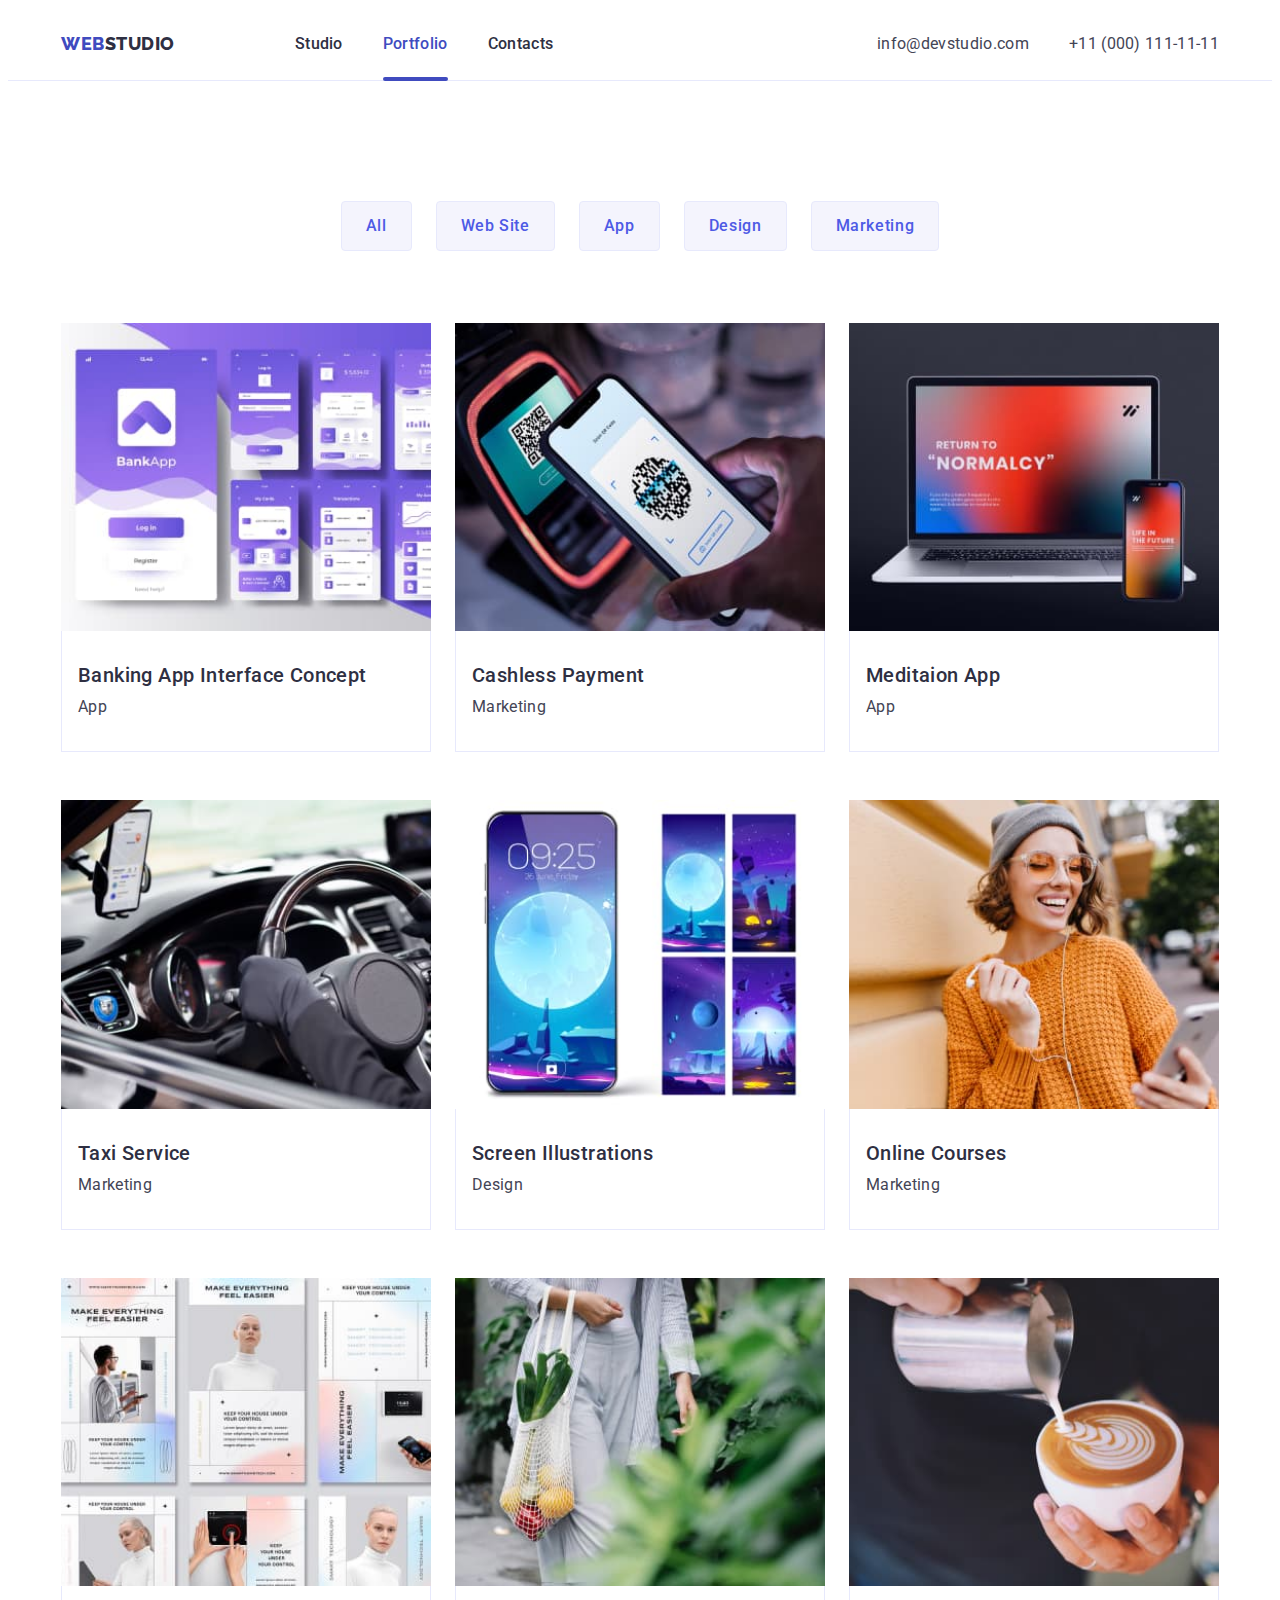
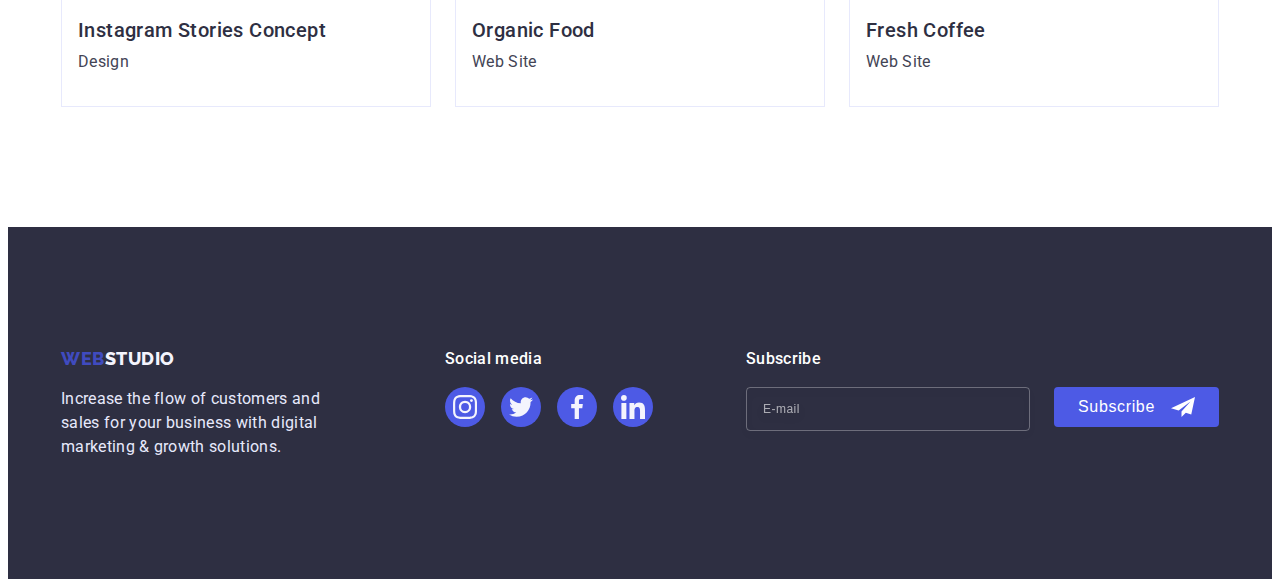
==== commit ccc69880: "hw7.7" ====
--- a/portfolio.html
+++ b/portfolio.html
@@ -29,12 +29,9 @@
     <header class="header">
       <div class="header-container container">
         <nav class="header-nav">
-          <!-- Логотип -->
           <a class="header-logo logo link" href="./index.html"
             ><span class="logo-style">Web</span>Studio</a
           >
-
-          <!-- Меню -->
           <ul class="header-menu list">
             <li class="header-menu-item">
               <a class="header-menu-link link" href="./index.html">Studio</a>
@@ -48,9 +45,13 @@
               <a class="header-menu-link link" href="">Contacts</a>
             </li>
           </ul>
+          <button type="button" data-menu-open class="menu-open-btn">
+            <svg width="32" height="22" class="menu-open-icon">
+              <use href="./images/icons.svg#icon-menu"></use>
+            </svg>
+          </button>
         </nav>
 
-        <!-- Контактна інформація -->
         <address class="header-contacts">
           <ul class="header-contacts-list list">
             <li class="header-contacts-item">
@@ -67,6 +68,75 @@
             </li>
           </ul>
         </address>
+      </div>
+
+      <div class="mob-menu is-hidden" data-menu>
+        <div>
+          <button type="button" data-menu-close class="mob-menu-close">
+            <svg width="8" height="8" class="mob-close-icon">
+              <use href="./images/icons.svg#icon-close"></use>
+            </svg>
+          </button>
+          <ul class="mob-menu-list list">
+            <li class="mob-menu-item">
+              <a class="mob-menu-link link active" href="./index.html"
+                >Studio</a
+              >
+            </li>
+            <li class="mob-menu-item">
+              <a class="mob-menu-link link" href="./portfolio.html"
+                >Portfolio</a
+              >
+            </li>
+            <li class="mob-menu-item">
+              <a class="mob-menu-link link" href="">Contacts</a>
+            </li>
+          </ul>
+        </div>
+        <div>
+          <ul class="mob-contacts-list list">
+            <li class="mob-contacts-item">
+              <a class="mob-contacts-phone link" href="tel:+110001111111"
+                >+11 (000) 111-11-11</a
+              >
+            </li>
+            <li class="mob-contacts-item">
+              <a class="mob-contacts-mail link" href="mailto:info@devstudio.com"
+                >info@devstudio.com</a
+              >
+            </li>
+          </ul>
+          <ul class="mob-soc-list list">
+            <li class="mob-soc-item">
+              <a href="" class="mob-soc-link link">
+                <svg width="16" height="16" class="mob-soc-icon">
+                  <use href="./images/icons.svg#icon-instagram"></use>
+                </svg>
+              </a>
+            </li>
+            <li class="mob-soc-item">
+              <a href="" class="mob-soc-link link">
+                <svg width="16" height="16" class="mob-soc-icon">
+                  <use href="./images/icons.svg#icon-twitter"></use>
+                </svg>
+              </a>
+            </li>
+            <li class="mob-soc-item">
+              <a href="" class="mob-soc-link link">
+                <svg width="16" height="16" class="mob-soc-icon">
+                  <use href="./images/icons.svg#icon-facebook"></use>
+                </svg>
+              </a>
+            </li>
+            <li class="mob-soc-item">
+              <a href="" class="mob-soc-link link">
+                <svg width="16" height="16" class="mob-soc-icon">
+                  <use href="./images/icons.svg#icon-linkedin"></use>
+                </svg>
+              </a>
+            </li>
+          </ul>
+        </div>
       </div>
     </header>
 
@@ -304,8 +374,8 @@
     </main>
 
     <!-- Підвал сторінки -->
-    <footer class="footer">
-      <div class="footer-container container">
+    <footer class="footer section">
+      <div class="footer-container container tab-container">
         <div class="footer-about">
           <a class="footer-logo logo link" href="./index.html"
             ><span class="logo-style">Web</span>Studio</a
--- a/css/styles.css
+++ b/css/styles.css
@@ -55,6 +55,8 @@
 
 img {
   display: block;
+  width: 100%;
+  height: auto;
 }
 
 .hidden {
--- a/css/mobile.css
+++ b/css/mobile.css
@@ -1,6 +1,6 @@
 /* ================================ COMPONENTS ================================ */
 .container {
-  width: 1158px;
+  width: 100%;
   padding-left: 15px;
   padding-right: 15px;
   margin: 0 auto;
@@ -24,11 +24,9 @@
 }
 
 .list-description {
-  color: var(--text);
-  font-size: 16px;
-  line-height: 1.5;
-  letter-spacing: 0.02em;
-  margin-bottom: 8px;
+  font-size: 16px;
+  line-height: 1.5;
+  letter-spacing: 0.02em;
 }
 
 .logo {
@@ -45,8 +43,8 @@
 }
 
 .section {
-  padding-top: 120px;
-  padding-bottom: 120px;
+  padding-top: 96px;
+  padding-bottom: 96px;
 }
 
 /* ================================ /COMPONENTS ================================ */
@@ -59,116 +57,143 @@
   border-bottom: 1px solid var(--accent);
 }
 
-.header-container {
-  display: flex;
+.header-nav {
+  display: flex;
+  align-items: center;
+}
+
+.menu-open-btn {
+  background: transparent;
+  border: none;
+  display: flex;
+  align-items: center;
+  justify-content: center;
+  margin-left: auto;
+}
+
+.mob-menu {
+  position: fixed;
+  top: 0;
+  width: 100%;
+  height: 100%;
+  background: var(--white-background);
+  padding: 24px 24px 40px 40px;
+  display: flex;
+  flex-direction: column;
   justify-content: space-between;
-}
-
-.header-nav {
-  display: flex;
-  align-items: center;
+  overflow: auto;
+  transform: opacity 1;
+  transition: opacity 300ms linear;
+}
+
+.mob-menu.is-hidden {
+  opacity: 0;
+}
+
+.mob-menu-close {
+  width: 24px;
+  height: 24px;
+  background: transparent;
+  border: 1px solid rgba(0, 0, 0, 0.1);
+  border-radius: 50%;
+  display: flex;
+  align-items: center;
+  justify-content: center;
+  margin-left: auto;
+  margin-bottom: 24px;
+  fill: var(--dark);
+  transition: background var(--animation), fill var(--animation);
+}
+
+.mob-menu-item:not(:last-child) {
+  margin-bottom: 40px;
+}
+
+.mob-menu-link {
+  font-weight: 700;
+  font-size: 36px;
+  line-height: 1.11;
+  letter-spacing: 0.02em;
+  text-transform: capitalize;
+  color: var(--dark);
+}
+
+.mob-contacts-item:not(:last-child) {
+  margin-bottom: 40px;
+}
+
+.mob-contacts-list {
+  margin-bottom: 48px;
+}
+
+.mob-contacts-phone {
+  font-weight: 700;
+  font-size: 26px;
+  line-height: 1.11;
+  letter-spacing: 0.02em;
+  text-transform: capitalize;
+  color: var(--primary-brand);
+}
+
+.mob-contacts-mail {
+  font-weight: 500;
+  font-size: 20px;
+  line-height: 1.2;
+  letter-spacing: 0.02em;
+  color: var(--text);
+}
+
+.mob-soc-list {
+  display: flex;
+  gap: 30px;
+}
+
+.mob-soc-link {
+  width: 40px;
+  height: 40px;
+  border-radius: 50%;
+  background-color: var(--primary-brand);
+  display: flex;
+  align-items: center;
+  justify-content: center;
+}
+
+.mob-soc-icon {
+  fill: var(--light);
 }
 
 .header-menu {
-  display: flex;
-  gap: 40px;
-}
-
-.header-contacts-list {
-  display: flex;
-  gap: 40px;
+  display: none;
+}
+
+.active {
+  color: var(--primary-brand);
+}
+
+.header-contacts {
+  display: none;
 }
 
 /* Логотип */
 .header-logo {
-  margin-right: 76px;
   color: var(--dark);
 }
 
-/* Головне меню */
-.header-menu-link {
-  font-weight: 500;
-  font-size: 16px;
-  line-height: 1.5;
-  letter-spacing: 0.02em;
-  color: var(--dark);
-  transition: color var(--animation);
-  position: relative;
-}
-
-.header-menu-link:hover,
-.header-menu-link:focus {
-  color: var(--pressed-state);
-}
-
-.header-menu-link:after {
-  content: "";
-  position: absolute;
-  width: 100%;
-  height: 4px;
-  left: 0px;
-  top: 43px;
-  background: var(--pressed-state);
-  border-radius: 2px;
-  opacity: 0;
-  transition: opacity var(--animation);
-}
-
-.header-menu-link:hover:after,
-.header-menu-link:focus:after {
-  opacity: 1;
-}
-
-/* Контактна інформація */
-
-.header-contacts-link {
-  font-style: normal;
-  font-size: 16px;
-  line-height: 1.5;
-  letter-spacing: 0.02em;
-  color: var(--text);
-  transition: color var(--animation);
-}
-
-.header-contacts-link:hover,
-.header-contacts-link:focus {
-  color: var(--pressed-state);
-}
-
-.current {
-  color: var(--pressed-state);
-}
-
-.current::after {
-  content: "";
-  position: absolute;
-  width: 100%;
-  height: 4px;
-  left: 0px;
-  top: 43px;
-  background: var(--pressed-state);
-  border-radius: 2px;
-  opacity: 1;
-}
-
 /* ================================== /HEADER ================================== */
 
 /* ==================================== HERO ==================================== */
 
 .hero-container {
-  padding-top: 188px;
-  padding-bottom: 188px;
-  width: 1440px;
-  height: 600px;
   background-color: var(--dark);
   background-image: linear-gradient(
       rgba(46, 47, 66, 0.7),
       rgba(46, 47, 66, 0.7)
     ),
-    url(../images/hero-background.jpg);
+    url(../images/hero-background-mob.jpg);
   background-repeat: no-repeat;
   background-position: center;
   background-size: cover;
+  padding: 112px 0px;
 }
 
 @media (min-device-pixel-ratio: 2),
@@ -179,18 +204,17 @@
         rgba(46, 47, 66, 0.7),
         rgba(46, 47, 66, 0.7)
       ),
-      url(../images/hero-background-2x.jpg);
+      url(../images/hero-background-mob-2x.jpg);
   }
 }
-/* Заставка */
 
 .hero-title {
-  max-width: 496px;
+  max-width: 320px;
   margin: 0 auto;
   text-align: center;
   font-weight: 700;
-  font-size: 56px;
-  line-height: 1.07;
+  font-size: 36px;
+  line-height: 1.11;
   letter-spacing: 0.02em;
   color: var(--white-background);
 }
@@ -215,37 +239,30 @@
   transition: background var(--animation);
 }
 
-.hero-btn:hover,
-.hero-btn:focus {
-  background: var(--pressed-state);
-}
 /* ================================== /HERO ================================== */
 
 /* ================================== ABOUT ================================== */
 
-.about {
-  padding-bottom: 60px;
-}
-
 .about-list {
   display: flex;
   flex-wrap: wrap;
-  gap: 24px;
-}
-
-.about-list-item {
-  flex-basis: calc((100% - 72px) / 4);
+  gap: 72px;
+}
+
+.about-list-title {
+  font-weight: 700;
+  font-size: 36px;
+  line-height: 1.11;
+  text-align: center;
+  letter-spacing: 0.02em;
+}
+
+.about-list-description {
+  font-weight: 500;
 }
 
 .about-box {
-  width: 264px;
-  height: 112px;
-  background: var(--light);
-  border-radius: 4px;
-  margin-bottom: 8px;
-  display: flex;
-  justify-content: center;
-  align-items: center;
+  display: none;
 }
 
 /* ================================== /ABOUT ================================== */
@@ -253,22 +270,7 @@
 /* ================================== WORKS ================================== */
 
 .works {
-  padding-top: 60px;
-}
-
-.works-list {
-  display: flex;
-  flex-wrap: wrap;
-  gap: 24px;
-}
-
-.work-list-item {
-  flex-basis: calc((100% - 48px) / 3);
-}
-
-.works-title {
-  text-align: center;
-  margin-bottom: 72px;
+  display: none;
 }
 
 /* ================================== /WORKS ================================== */
@@ -287,7 +289,7 @@
 .team-list {
   display: flex;
   flex-wrap: wrap;
-  gap: 24px;
+  gap: 72px;
 }
 
 .team-list-text {
@@ -296,13 +298,17 @@
 }
 
 .team-list-item {
-  flex-basis: calc((100% - 72px) / 4);
+  width: 100%;
   background: var(--white-background);
   box-shadow: 0px 1px 6px rgba(46, 47, 66, 0.08),
     0px 1px 1px rgba(46, 47, 66, 0.16), 0px 2px 1px rgba(46, 47, 66, 0.08);
   border-radius: 0px 0px 4px 4px;
 }
 
+.team-list-description {
+  margin-bottom: 8px;
+}
+
 .team-soc-list {
   display: flex;
   justify-content: center;
@@ -346,13 +352,13 @@
 .customers-list {
   display: flex;
   flex-wrap: wrap;
-  gap: 24px;
+  gap: 72px 16px;
 }
 
 .customers-list-item {
-  width: 168px;
+  width: 190px;
   height: 88px;
-  flex-basis: calc((100% - 120px) / 6);
+  flex-basis: calc((100% - 16px) / 2);
 }
 
 .customers-link {
@@ -365,12 +371,6 @@
   justify-content: center;
   fill: var(--subtl-text);
   transition: border var(--animation), fill var(--animation);
-}
-
-.customers-link:hover,
-.customers-link:focus {
-  border: 1px solid var(--pressed-state);
-  fill: var(--pressed-state);
 }
 
 /* ================================== CUSTOMERS ================================== */
@@ -430,6 +430,10 @@
   padding: 32px 16px 32px 16px;
 }
 
+.catalog-list-description {
+  color: var(--text);
+}
+
 .catalog-list-link {
   background: var(--white-background);
   display: block;
@@ -475,17 +479,20 @@
 /* ================================== FOOTER ================================== */
 /* Стилі підвалу */
 .footer {
-  padding-top: 100px;
-  padding-bottom: 100px;
   background: var(--dark);
 }
 
 .footer-container {
   display: flex;
+  flex-wrap: wrap;
+  justify-content: center;
+  gap: 72px;
 }
 
 .footer-logo {
+  display: block;
   color: var(--light);
+  text-align: center;
 }
 
 .footer-description {
@@ -497,15 +504,12 @@
   color: var(--accent);
 }
 
-.footer-soc {
-  margin-left: 120px;
-}
-
 .footer-soc-title {
   font-size: 16px;
   line-height: 1.5;
   color: var(--white-background);
   margin-bottom: 16px;
+  text-align: center;
 }
 
 .footer-soc-list {
@@ -534,34 +538,28 @@
   fill: var(--light);
 }
 
-.footer-soc-link:hover,
-.footer-soc-link:focus {
-  background-color: var(--success);
-}
-
-.footer-subscribe {
-  margin-left: auto;
-}
-
 .footer-subscribe-title {
   font-size: 16px;
   line-height: 1.5;
   color: var(--white-background);
   margin-bottom: 16px;
+  text-align: center;
 }
 
 .footer-subscribe-form {
   display: flex;
+  flex-wrap: wrap;
 }
 
 .subscribe-input {
-  width: 264px;
+  width: 100%;
   height: 40px;
   border: 1px solid rgba(255, 255, 255, 0.3);
   filter: drop-shadow(0px 4px 4px rgba(0, 0, 0, 0.15));
   border-radius: 4px;
   background: transparent;
   padding-left: 16px;
+  margin-bottom: 16px;
   color: var(--white-background);
   font-size: 12px;
   line-height: 2px;
@@ -570,11 +568,6 @@
   transition: border-color var(--animation);
 }
 
-.subscribe-input:hover,
-.subscribe-input:focus {
-  border-color: var(--white-background);
-}
-
 .subscribe-input::placeholder {
   color: rgba(255, 255, 255, 0.6);
 }
@@ -598,11 +591,7 @@
   cursor: pointer;
   transition: background var(--animation);
   margin-left: 24px;
-}
-
-.subscribe-btn:hover,
-.subscribe-btn:focus {
-  background: var(--pressed-state);
+  margin: 0 auto;
 }
 
 .subscribe-icon {
@@ -622,8 +611,8 @@
 }
 
 .modal {
-  width: 408px;
-  min-height: 576px;
+  width: 392px;
+  min-height: 586px;
   background: var(--modal-background);
   box-shadow: 0px 1px 1px rgba(0, 0, 0, 0.14), 0px 1px 3px rgba(0, 0, 0, 0.12),
     0px 2px 1px rgba(0, 0, 0, 0.2);
@@ -634,6 +623,12 @@
   transform: translate(-50%, -50%) scale(1) rotate(360deg);
   transition: transform 300ms linear;
   padding: 24px;
+}
+
+@media screen and (max-width: 427px) {
+  .modal {
+    width: 90%;
+  }
 }
 
 .backdrop.is-hidden .modal {
--- a/css/tablet.css
+++ b/css/tablet.css
@@ -1,4 +1,261 @@
 @media screen and (min-width: 768px) {
   .container {
-    width: 720px;
-  }+    width: 768px;
+  }
+
+  .tab-container {
+    width: 584px;
+  }
+
+  /* ================================== HEADER ================================== */
+
+  .header {
+    padding-top: 16px;
+    padding-bottom: 16px;
+  }
+
+  .header-container {
+    display: flex;
+    justify-content: space-between;
+    gap: 121px;
+  }
+
+  .header-menu {
+    display: flex;
+    gap: 40px;
+  }
+
+  .menu-open-btn {
+    display: none;
+  }
+
+  .header-contacts {
+    display: flex;
+  }
+
+  .header-contacts-list {
+    display: flex;
+    flex-wrap: wrap;
+    gap: 5px 0px;
+  }
+
+  /* Логотип */
+  .header-logo {
+    margin-right: 120px;
+  }
+
+  /* Головне меню */
+  .header-menu-link {
+    font-weight: 500;
+    font-size: 16px;
+    line-height: 1.5;
+    letter-spacing: 0.02em;
+    color: var(--dark);
+    transition: color var(--animation);
+    position: relative;
+  }
+
+  .header-menu-link:hover,
+  .header-menu-link:focus {
+    color: var(--pressed-state);
+  }
+
+  .header-menu-link:after {
+    content: "";
+    position: absolute;
+    width: 100%;
+    height: 4px;
+    left: 0px;
+    top: 43px;
+    background: var(--pressed-state);
+    border-radius: 2px;
+    opacity: 0;
+    transition: opacity var(--animation);
+  }
+
+  .header-menu-link:hover:after,
+  .header-menu-link:focus:after {
+    opacity: 1;
+  }
+
+  /* Контактна інформація */
+
+  .header-contacts-link {
+    font-style: normal;
+    font-size: 12px;
+    line-height: 1.17;
+    letter-spacing: 0.04em;
+    color: var(--text);
+    transition: color var(--animation);
+  }
+
+  .header-contacts-link:hover,
+  .header-contacts-link:focus {
+    color: var(--pressed-state);
+  }
+
+  .current {
+    color: var(--pressed-state);
+  }
+
+  .current::after {
+    content: "";
+    position: absolute;
+    width: 100%;
+    height: 4px;
+    left: 0px;
+    top: 43px;
+    background: var(--pressed-state);
+    border-radius: 2px;
+    opacity: 1;
+  }
+
+  /* ================================== /HEADER ================================== */
+
+  /* ==================================== HERO ==================================== */
+
+  .hero-container {
+    background-image: linear-gradient(
+        rgba(46, 47, 66, 0.7),
+        rgba(46, 47, 66, 0.7)
+      ),
+      url(../images/hero-background-tab.jpg);
+  }
+
+  @media (min-device-pixel-ratio: 2),
+    (min-resolution: 192dpi),
+    (min-resolution: 2dppx) {
+    .hero-container {
+      background-image: linear-gradient(
+          rgba(46, 47, 66, 0.7),
+          rgba(46, 47, 66, 0.7)
+        ),
+        url(../images/hero-background-tab-2x.jpg);
+    }
+  }
+
+  /* Заставка */
+
+  .hero-title {
+    max-width: 496px;
+    font-size: 56px;
+    line-height: 1.07;
+  }
+
+  .hero-btn:hover,
+  .hero-btn:focus {
+    background: var(--pressed-state);
+  }
+  /* ================================== /HERO ================================== */
+
+  /* ================================== ABOUT ================================== */
+
+  .about-list {
+    gap: 72px 24px;
+  }
+
+  .about-list-title {
+    text-align: left;
+  }
+
+  .about-list-item {
+    flex-basis: calc((100% - 24px) / 2);
+  }
+
+  /* ================================== /ABOUT ================================== */
+
+  /* ================================== WORKS ================================== */
+
+  .works {
+    display: none;
+  }
+
+  /* ================================== /WORKS ================================== */
+
+  .team-list {
+    gap: 64px 24px;
+  }
+
+  .team-list-item {
+    flex-basis: calc((100% - 24px) / 2);
+  }
+
+  .customers-list {
+    gap: 72px 24px;
+  }
+
+  .customers-list-item {
+    width: 168px;
+    height: 88px;
+    flex-basis: calc((100% - 48px) / 3);
+  }
+
+  .customers-link:hover,
+  .customers-link:focus {
+    border: 1px solid var(--pressed-state);
+    fill: var(--pressed-state);
+  }
+
+  /* ================================== FOOTER ================================== */
+
+  .footer-container {
+    justify-content: left;
+    gap: 72px 24px;
+  }
+
+  .footer-logo {
+    text-align: left;
+  }
+
+  .footer-soc-title {
+    text-align: left;
+  }
+
+  .footer-soc-link:hover,
+  .footer-soc-link:focus {
+    background-color: var(--success);
+  }
+
+  .footer-subscribe {
+    margin-right: auto;
+  }
+
+  .footer-subscribe-title {
+    text-align: left;
+  }
+
+  .subscribe-input {
+    margin-bottom: 0px;
+  }
+
+  .subscribe-input:hover,
+  .subscribe-input:focus {
+    border-color: var(--white-background);
+  }
+
+  .footer-subscribe-form {
+    flex-wrap: nowrap;
+  }
+
+  .subscribe-input {
+    width: 264px;
+  }
+
+  .subscribe-btn {
+    margin-left: 24px;
+  }
+
+  .subscribe-btn:hover,
+  .subscribe-btn:focus {
+    background: var(--pressed-state);
+  }
+
+  /* ================================== /FOOTER ================================== */
+
+  /* ================================== MODAL ================================== */
+  .modal {
+    width: 408px;
+  }
+
+  /* ================================== /MODAL ================================== */
+}
--- a/css/desktop.css
+++ b/css/desktop.css
@@ -1,4 +1,149 @@
-@media screen and (min-width: 1200px) {
+@media screen and (min-width: 1158px) {
   .container {
-    width: 1200px;
-  }+    width: 1158px;
+  }
+
+  .section {
+    padding-top: 120px;
+    padding-bottom: 120px;
+  }
+
+  /* ================================== HEADER ================================== */
+
+  .header {
+    padding-top: 24px;
+    padding-bottom: 24px;
+  }
+
+  .header-contacts-list {
+    gap: 40px;
+  }
+
+  .header-contacts-link {
+    font-size: 16px;
+    line-height: 1.5;
+    letter-spacing: 0.02em;
+  }
+
+  /* ================================== /HEADER ================================== */
+
+  /* ==================================== HERO ==================================== */
+
+  .hero-container {
+    width: 1440px;
+    background-image: linear-gradient(
+        rgba(46, 47, 66, 0.7),
+        rgba(46, 47, 66, 0.7)
+      ),
+      url(../images/hero-background.jpg);
+    padding: 188px 0px;
+  }
+
+  @media (min-device-pixel-ratio: 2),
+    (min-resolution: 192dpi),
+    (min-resolution: 2dppx) {
+    .hero-container {
+      background-image: linear-gradient(
+          rgba(46, 47, 66, 0.7),
+          rgba(46, 47, 66, 0.7)
+        ),
+        url(../images/hero-background-2x.jpg);
+    }
+  }
+
+  /* ================================== /HERO ================================== */
+
+  /* ================================== ABOUT ================================== */
+
+  .about {
+    padding-bottom: 60px;
+  }
+
+  .about-list {
+    gap: 24px;
+  }
+
+  .about-list-title {
+    font-weight: 500;
+    font-size: 20px;
+    line-height: 1.2;
+  }
+
+  .about-list-description {
+    font-weight: 400;
+  }
+
+  .about-list-item {
+    flex-basis: calc((100% - 72px) / 4);
+  }
+
+  .about-box {
+    width: 264px;
+    height: 112px;
+    background: var(--light);
+    border-radius: 4px;
+    margin-bottom: 8px;
+    display: flex;
+    justify-content: center;
+    align-items: center;
+  }
+
+  /* ================================== /ABOUT ================================== */
+
+  /* ================================== WORKS ================================== */
+
+  .works {
+    display: flex;
+    padding-top: 60px;
+  }
+
+  .works-list {
+    display: flex;
+    flex-wrap: wrap;
+    gap: 24px;
+  }
+
+  .work-list-item {
+    flex-basis: calc((100% - 48px) / 3);
+  }
+
+  .works-title {
+    text-align: center;
+    margin-bottom: 72px;
+  }
+
+  /* ================================== /WORKS ================================== */
+
+  .team-list {
+    gap: 24px;
+  }
+
+  .team-list-item {
+    flex-basis: calc((100% - 72px) / 4);
+  }
+
+  .customers-list {
+    gap: 24px;
+  }
+
+  .customers-list-item {
+    flex-basis: calc((100% - 120px) / 6);
+  }
+
+  /* ================================== FOOTER ================================== */
+
+  .footer-container {
+    gap: 0px;
+  }
+
+  .footer-soc {
+    margin-left: 120px;
+  }
+
+  .footer-subscribe {
+    margin-right: 0;
+    margin-left: auto;
+  }
+
+  /* ================================== /FOOTER ================================== */
+}
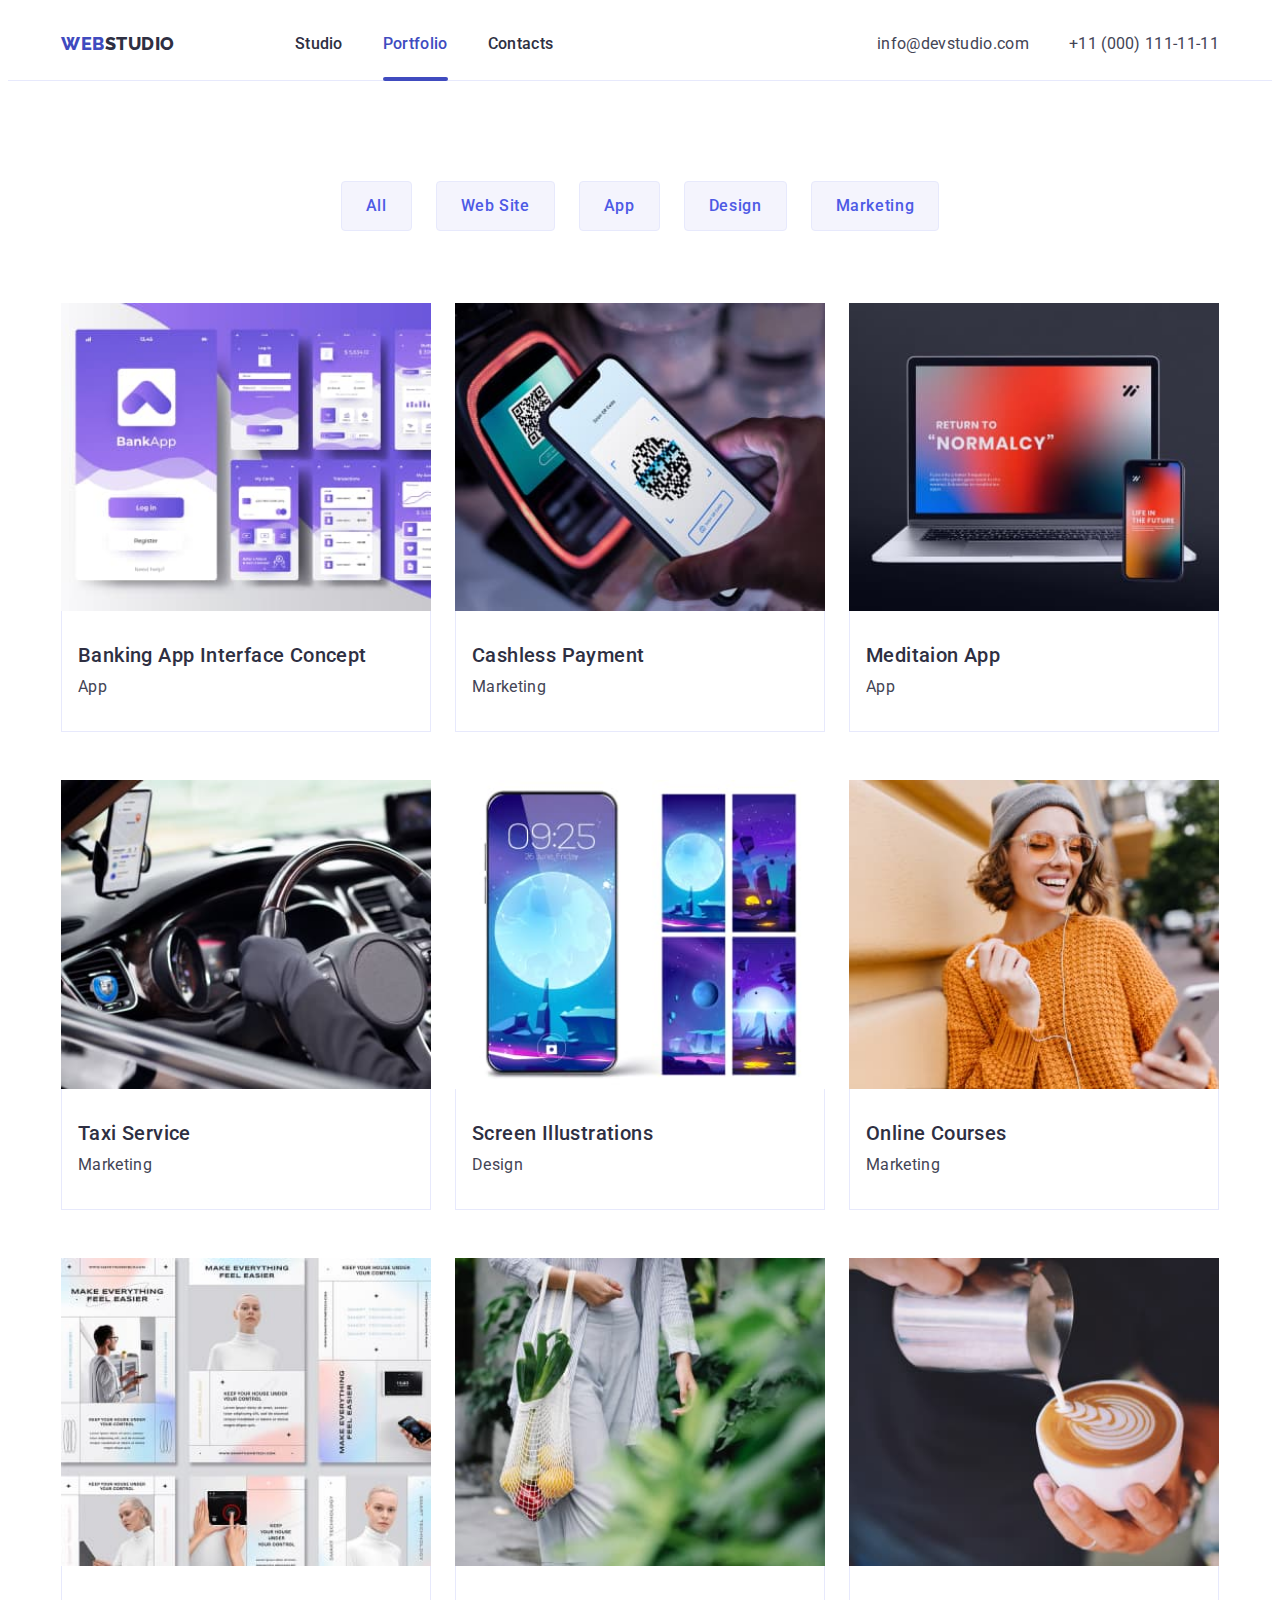
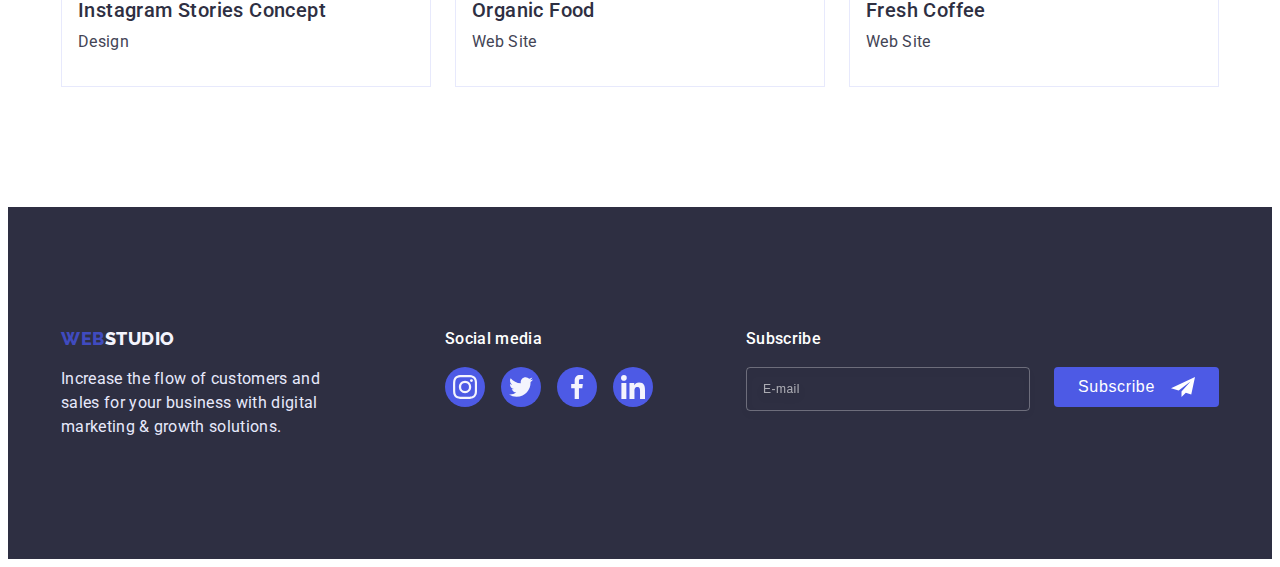
==== commit fe2c1565: "hw7.8" ====
--- a/portfolio.html
+++ b/portfolio.html
@@ -79,12 +79,10 @@
           </button>
           <ul class="mob-menu-list list">
             <li class="mob-menu-item">
-              <a class="mob-menu-link link active" href="./index.html"
-                >Studio</a
-              >
+              <a class="mob-menu-link link" href="./index.html">Studio</a>
             </li>
             <li class="mob-menu-item">
-              <a class="mob-menu-link link" href="./portfolio.html"
+              <a class="mob-menu-link link active" href="./portfolio.html"
                 >Portfolio</a
               >
             </li>
@@ -439,5 +437,8 @@
         </div>
       </div>
     </footer>
+
+    <!-- Java скрипти -->
+    <script src="./js/menu.js"></script>
   </body>
 </html>
--- a/css/mobile.css
+++ b/css/mobile.css
@@ -74,6 +74,7 @@
 .mob-menu {
   position: fixed;
   top: 0;
+  z-index: 1;
   width: 100%;
   height: 100%;
   background: var(--white-background);
@@ -378,7 +379,7 @@
 /* ================================== PORTFOLIO ================================== */
 
 .catalog {
-  padding-top: 96px;
+  padding-top: 48px;
 }
 
 .catalog-filter-btn {
@@ -392,36 +393,28 @@
   border: 1px solid var(--accent);
   border-radius: 4px;
   cursor: pointer;
-  padding: 12px 24px;
+  padding: 8px 16px;
   transition: color var(--animation), background var(--animation),
     box-shadow var(--animation), border-radius var(--animation);
 }
 
-.catalog-filter-btn:hover,
-.catalog-filter-btn:focus {
-  color: var(--white-background);
-  background: var(--pressed-state);
-  box-shadow: 0px 3px 1px rgba(0, 0, 0, 0.1), 0px 2px 1px rgba(0, 0, 0, 0.08),
-    0px 2px 2px rgba(0, 0, 0, 0.12);
-  border-radius: 4px;
-}
-
 .catalog-filter {
   text-align: center;
   display: flex;
+  flex-wrap: wrap;
   gap: 24px;
-  margin-bottom: 72px;
-  justify-content: center;
+  margin-bottom: 48px;
+  justify-content: left;
 }
 
 .catalog-list {
   display: flex;
   flex-wrap: wrap;
-  gap: 48px 24px;
+  gap: 48px 0px;
 }
 
 .catalog-list-item {
-  flex-basis: calc((100% - 48px) / 3);
+  width: 100%;
 }
 
 .catalog-list-text {
@@ -439,12 +432,6 @@
   display: block;
   box-shadow: 0px;
   transition: box-shadow var(--animation);
-}
-
-.catalog-list-link:hover,
-.catalog-list-link:focus {
-  box-shadow: 0px 1px 6px rgba(46, 47, 66, 0.08),
-    0px 1px 1px rgba(46, 47, 66, 0.16), 0px 2px 1px rgba(46, 47, 66, 0.08);
 }
 
 .overlay-wrapper {
@@ -467,11 +454,6 @@
   overflow: auto;
   transform: translate(0, 100%);
   transition: transform var(--animation);
-}
-
-.catalog-list-link:hover .overlay,
-.catalog-list-link:focus .overlay {
-  transform: translate(0, 0);
 }
 
 /* ================================== /PORTFOLIO================================== */
--- a/css/tablet.css
+++ b/css/tablet.css
@@ -196,6 +196,51 @@
     fill: var(--pressed-state);
   }
 
+  /* ================================== PORTFOLIO ================================== */
+
+  .catalog {
+    padding-top: 64px;
+  }
+
+  .catalog-filter-btn:hover,
+  .catalog-filter-btn:focus {
+    color: var(--white-background);
+    background: var(--pressed-state);
+    box-shadow: 0px 3px 1px rgba(0, 0, 0, 0.1), 0px 2px 1px rgba(0, 0, 0, 0.08),
+      0px 2px 2px rgba(0, 0, 0, 0.12);
+    border-radius: 4px;
+  }
+
+  .catalog-filter-btn {
+    padding: 12px 24px;
+  }
+
+  .catalog-filter {
+    margin-bottom: 64px;
+    justify-content: center;
+  }
+
+  .catalog-list {
+    gap: 72px 24px;
+  }
+
+  .catalog-list-item {
+    flex-basis: calc((100% - 24px) / 2);
+  }
+
+  .catalog-list-link:hover,
+  .catalog-list-link:focus {
+    box-shadow: 0px 1px 6px rgba(46, 47, 66, 0.08),
+      0px 1px 1px rgba(46, 47, 66, 0.16), 0px 2px 1px rgba(46, 47, 66, 0.08);
+  }
+
+  .catalog-list-link:hover .overlay,
+  .catalog-list-link:focus .overlay {
+    transform: translate(0, 0);
+  }
+
+  /* ================================== /PORTFOLIO================================== */
+
   /* ================================== FOOTER ================================== */
 
   .footer-container {
--- a/css/desktop.css
+++ b/css/desktop.css
@@ -130,6 +130,26 @@
     flex-basis: calc((100% - 120px) / 6);
   }
 
+  /* ================================== PORTFOLIO ================================== */
+
+  .catalog {
+    padding-top: 100px;
+  }
+
+  .catalog-filter {
+    margin-bottom: 72px;
+  }
+
+  .catalog-list {
+    gap: 48px 24px;
+  }
+
+  .catalog-list-item {
+    flex-basis: calc((100% - 48px) / 3);
+  }
+
+  /* ================================== /PORTFOLIO================================== */
+
   /* ================================== FOOTER ================================== */
 
   .footer-container {
